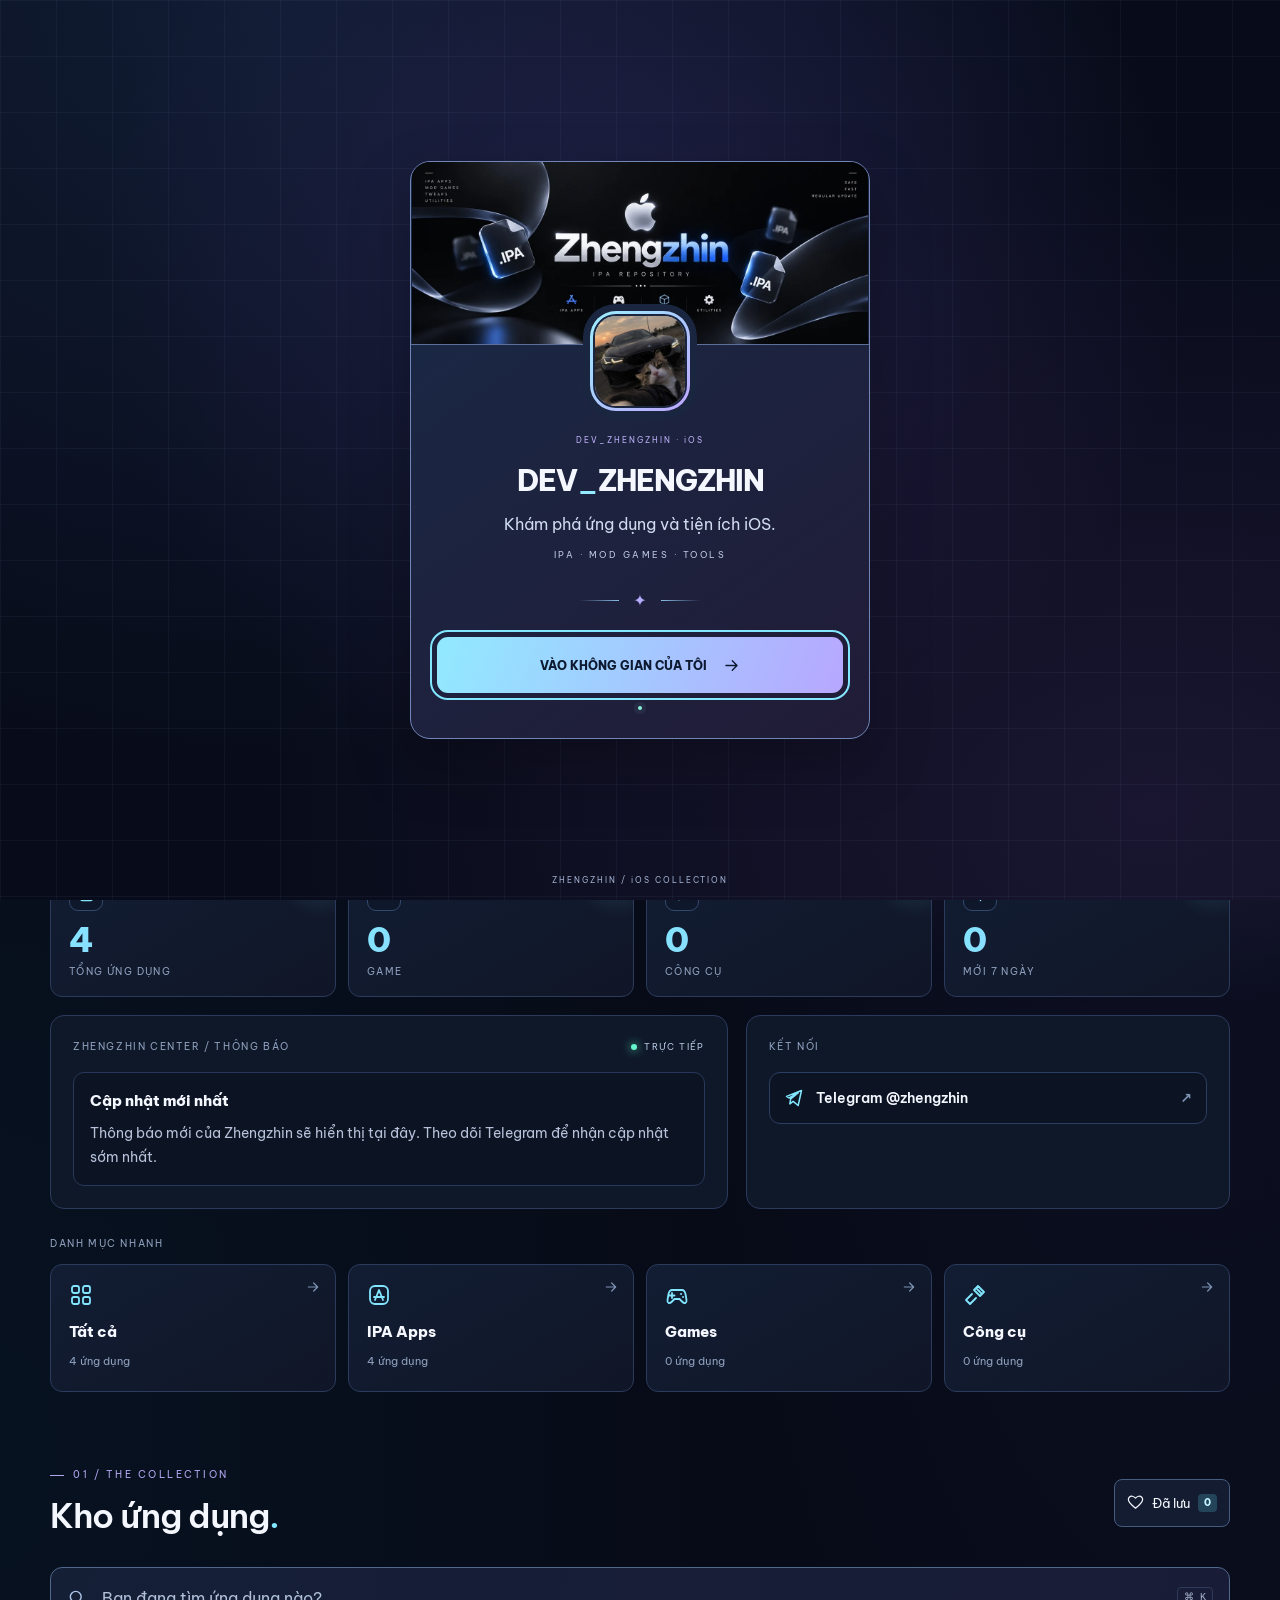
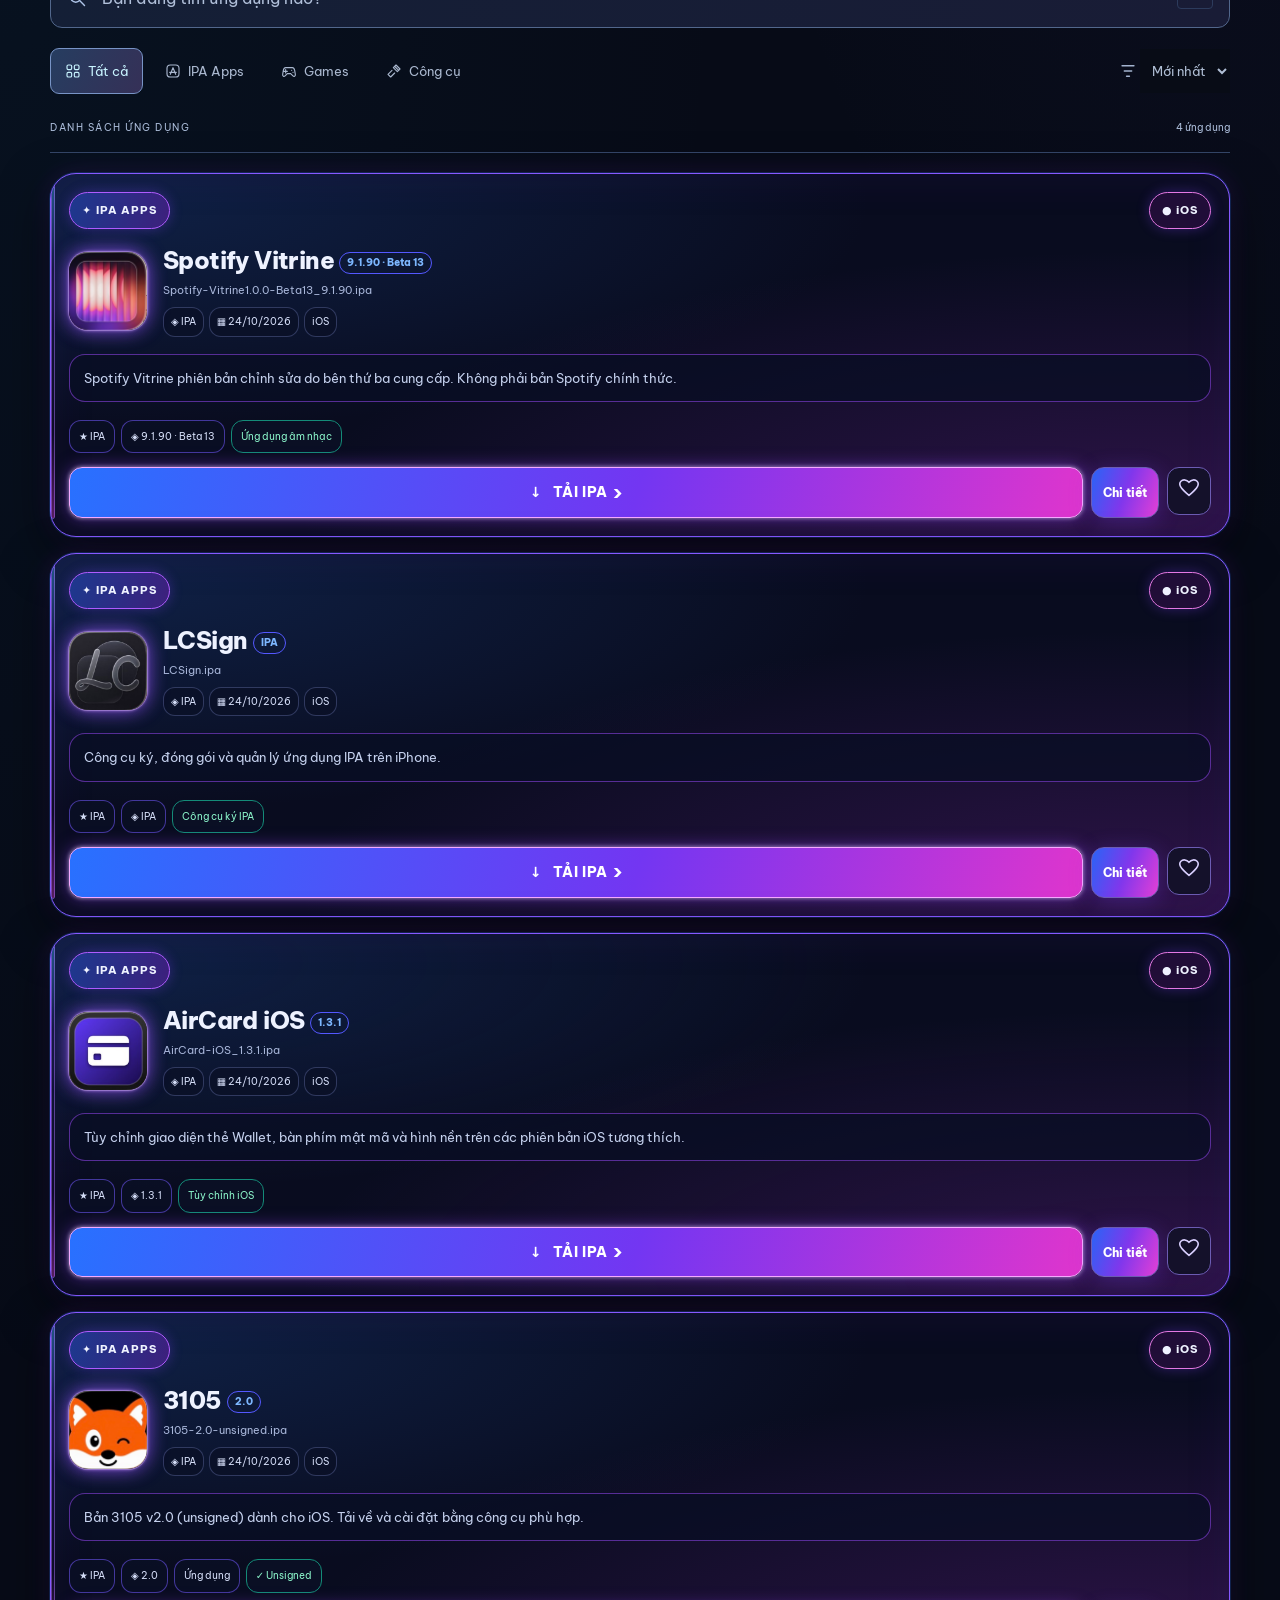
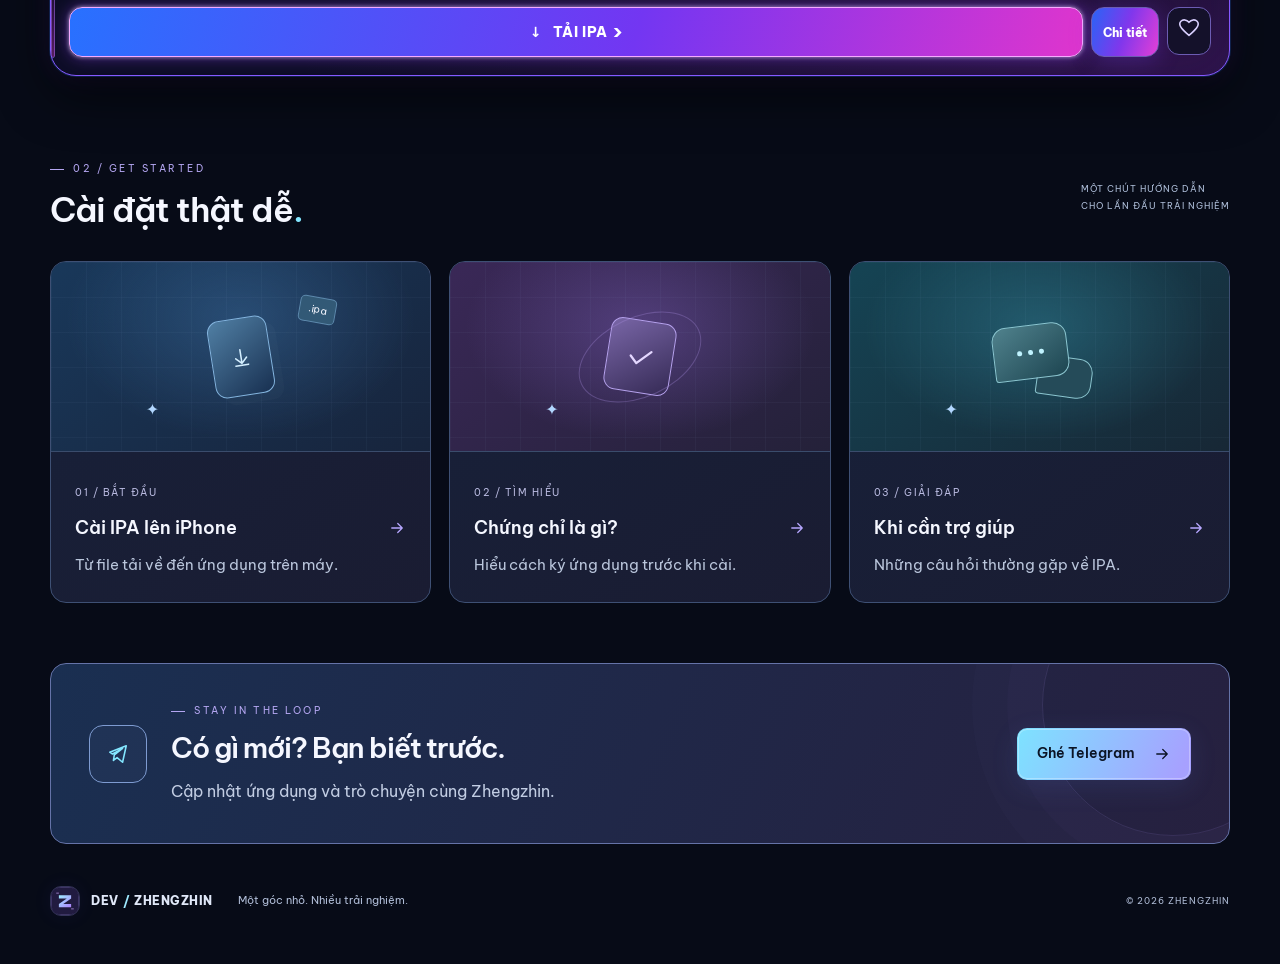
==== index.html @ d5521f2c "Add files via upload" ====
<!doctype html>
<html lang="vi"><head><meta charset="utf-8"><meta name="viewport" content="width=device-width,initial-scale=1,viewport-fit=cover"><meta name="theme-color" content="#080c16"><meta property="og:type" content="website"><meta property="og:title" content="Dev_Zhengzhin — IPA & iOS Hub"><meta property="og:description" content="Không gian ứng dụng iOS. Khám phá IPA, game và công cụ dành cho iPhone."><meta name="twitter:card" content="summary"><meta name="apple-mobile-web-app-capable" content="yes"><meta name="mobile-web-app-capable" content="yes"><meta name="apple-mobile-web-app-title" content="Zhengzhin"><meta name="description" content="Dev_Zhengzhin — Không gian ứng dụng iOS. Khám phá IPA, bản mod và công cụ dành cho iPhone."><title>Dev_Zhengzhin — IPA & iOS Hub</title><link rel="icon" href="[data-uri]" type="image/svg+xml"><style>@font-face{font-family:Vietnam;src:url("[data-uri]") format('woff');font-weight:400;font-display:swap}@font-face{font-family:Vietnam;src:url("[data-uri]") format('woff');font-weight:600;font-display:swap}@font-face{font-family:Vietnam;src:url("[data-uri]") format('woff');font-weight:800;font-display:swap}
:root{color-scheme:dark;--bg:#070b17;--surface:#111a31;--line:#2c3b5c;--text:#f5f7ff;--muted:#b7c2da;--mint:#83e6ff;--purple:#b5a0ff;--radius:16px;--radius-sm:10px;--motion-fast:160ms;--motion-base:260ms;--motion-slow:560ms;--ease:cubic-bezier(.22,.7,.2,1);--font:Vietnam,system-ui,sans-serif}*{box-sizing:border-box}html{scroll-behavior:smooth;scroll-padding-top:30px}body{margin:0;background:var(--bg);color:var(--text);font-family:var(--font);font-size:16px;line-height:1.75;-webkit-tap-highlight-color:transparent}body:has(dialog[open]){overflow:hidden}a{color:inherit;text-decoration:none}button,input,select{font:inherit}button,a,input,select{touch-action:manipulation}button{cursor:pointer;border:0;color:inherit;background:none}button:disabled{cursor:wait}button,a{ -webkit-tap-highlight-color:transparent}button:focus-visible,a:focus-visible,select:focus-visible{outline:2px solid var(--mint);outline-offset:5px}h1,h2,h3,p{margin:0}svg{width:22px;height:22px;fill:none;stroke:currentColor;stroke-width:1.7;stroke-linecap:round;stroke-linejoin:round;flex-shrink:0}img{max-width:100%}[hidden]{display:none!important}.sprite{position:absolute;width:0;height:0;overflow:hidden}.wrap{width:min(1180px,calc(100% - 64px));margin-inline:auto}.skip-link{position:fixed;left:16px;top:-80px;z-index:800;padding:10px 15px;background:var(--mint);color:#080c16}.skip-link:focus{top:10px}.ambient{position:absolute;inset:0 0 auto;height:850px;pointer-events:none;z-index:-1;background:radial-gradient(ellipse at 80% 10%,#4235a82b,transparent 55%)}#reading-progress{position:fixed;top:0;left:0;right:0;height:2px;background:linear-gradient(90deg,var(--mint),var(--purple));transform:scaleX(0);transform-origin:left;z-index:200}
.header{height:90px;width:min(1180px,calc(100% - 64px));margin:auto;display:flex;align-items:center;justify-content:space-between;border-bottom:1px solid var(--line);gap:22px}.brand{display:flex;align-items:center;gap:11px;font-weight:800;font-size:14px;letter-spacing:.5px;line-height:1.5}.brand img{border-radius:11px}.brand-separator{color:var(--mint);margin-inline:4px}.brand small{display:block;font-size:8px;letter-spacing:3px;color:var(--muted);font-weight:400;margin-top:3px}.desktop-nav{display:flex;gap:32px;font-size:12px;color:var(--muted)}.desktop-nav .nav-current{color:#fff}.desktop-nav a:hover{color:var(--mint)}.header-actions{display:flex;gap:8px}.icon-btn{width:44px;height:44px;display:grid;place-items:center;border:1px solid var(--line);border-radius:10px}.icon-btn:hover{background:#19253a}.icon-btn svg{width:19px;height:19px}#menu-toggle{display:none}
.hero{display:grid;grid-template-columns:1.05fr 1fr;gap:64px;align-items:center;padding-block:64px 58px}.eyebrow{display:flex;align-items:center;gap:9px;font-size:10px;letter-spacing:1.8px;color:#b8c5da;margin-bottom:22px}.status-dot{display:inline-block;width:6px;height:6px;background:#79e1c1;border-radius:50%;box-shadow:0 0 0 4px #79e1c111;flex-shrink:0}.edition{margin-left:8px;border:1px solid #465879;border-radius:4px;padding:1px 6px;font-size:9px;color:var(--mint)}h1{font-size:clamp(34px,4.2vw,59px);font-weight:800;letter-spacing:-2.7px;line-height:1.14}.hero h1>span{background:linear-gradient(100deg,#80e4ff,#ada2ff);background-clip:text;-webkit-background-clip:text;color:transparent}.hero-copy>p{color:var(--muted);font-size:16px;line-height:1.95;margin-top:24px}.hero-buttons{display:flex;align-items:center;gap:24px;margin-top:30px}.primary-btn{display:inline-flex;align-items:center;justify-content:center;gap:18px;background:linear-gradient(115deg,#7de3ff,#a7a0ff);color:#0b1425;min-height:48px;padding:12px 20px;border-radius:9px;font-weight:600;font-size:12px;transition:transform .2s}.primary-btn svg{width:18px;height:18px}.secondary-btn{display:inline-flex;align-items:center;gap:8px;min-height:44px;font-size:12px;color:#cbd5e8}.secondary-btn svg{width:30px;height:30px;border:1px solid var(--line);padding:7px;border-radius:50%}.hero-traits{display:flex;align-items:center;gap:18px;margin-top:30px;color:#9aa8bf;font-size:10px}.hero-traits span{display:flex;gap:8px;align-items:center}.hero-traits svg{width:16px;height:16px}.hero-traits i{height:12px;width:1px;background:var(--line)}
.signal-band{border-block:1px solid var(--line);background:#0d1421}.signal-inner{display:flex;align-items:center;gap:32px;width:min(1180px,calc(100% - 64px));margin:auto;padding-block:17px;font-size:10px;letter-spacing:1.3px;color:#becbe1}.signal-inner b{font-size:9px;font-weight:400;color:#7687a6;margin-right:9px}.diamond{color:var(--mint)}.band-code{margin-left:auto;color:#8394b0;font-size:9px;letter-spacing:1px}.section-top{display:flex;justify-content:space-between;align-items:center;gap:12px;margin-bottom:26px}.section-label{color:#9aadd0;font-size:9px;letter-spacing:2.3px;margin-bottom:8px}h2{font-weight:600;font-size:30px;letter-spacing:-1px;line-height:1.4}.mint{color:var(--mint)}.library{padding-block:60px}.saved-btn{display:flex;align-items:center;gap:8px;border:1px solid var(--line);border-radius:8px;min-height:44px;padding:8px 12px;font-size:12px}.saved-btn svg{width:17px;height:17px}.saved-btn b{font-size:10px;color:var(--mint);background:#1d3244;border-radius:4px;padding:0 6px}.saved-btn[aria-pressed=true]{border-color:var(--mint);background:#74dbff10}.search-control{display:flex;align-items:center;gap:13px;border:1px solid #34435d;background:#101827;border-radius:10px;padding:0 16px}.search-control:focus-within{outline:2px solid #74dbff;outline-offset:2px}.search-control>svg{color:#8da2c2;width:20px;height:20px}.search-control input{height:56px;border:0;outline:none;min-width:0;flex:1;background:none;color:var(--text);font-size:16px}.search-control input::placeholder{color:#90a0bb}.search-control input::-webkit-search-cancel-button{display:none}.search-control kbd{border:1px solid var(--line);border-radius:4px;padding:1px 6px;font-size:10px;color:#a9b8d1}.clear-search{font-size:25px;min-width:40px;min-height:44px;color:#aebbd2}.library-controls{display:flex;justify-content:space-between;align-items:center;gap:12px;margin-block:20px 25px}.category-tabs{display:flex;gap:7px;overflow-x:auto;scrollbar-width:none}.category-tabs::-webkit-scrollbar{display:none}.category{display:flex;align-items:center;justify-content:center;gap:7px;white-space:nowrap;border:1px solid transparent;border-radius:8px;padding:9px 12px;min-height:44px;color:#aab8cf;font-size:12px}.category svg{width:16px;height:16px}.category.active{color:var(--mint);border-color:#447493;background:#74dbff0e}.category:hover{background:#152236}.sort-label{display:flex;align-items:center;gap:3px}.sort-label svg{width:18px;height:18px;color:#a3b3cf}.sort-label select{min-height:44px;border:0;background:#080c16;color:#b0bfd5;font-size:12px;padding:8px}.collection-caption{display:flex;justify-content:space-between;gap:10px;color:#91a3c1;font-size:9px;letter-spacing:1.5px;padding-bottom:15px;border-bottom:1px solid var(--line)}.collection-caption span:last-child{letter-spacing:0}.empty-state{display:flex;align-items:center;flex-direction:column;text-align:center;padding:36px 22px 40px;border:1px solid var(--line);border-top:0;border-radius:0 0 14px 14px;background:radial-gradient(ellipse at 50% 20%,#203f662b,transparent 60%),#0d1420}.empty-graphic{position:relative;display:grid;place-items:center;width:136px;height:112px;margin-bottom:20px}.empty-file{width:60px;height:78px;display:flex;align-items:center;justify-content:center;flex-direction:column;border-radius:12px;background:linear-gradient(145deg,#2f5477,#17253d);border:1px solid #6394b8;transform:rotate(-10deg);box-shadow:8px 8px 0 #74dbff07}.empty-file svg{width:28px;height:28px;color:var(--mint)}.empty-file small{font-size:9px;margin-top:5px;letter-spacing:2px}.empty-orbit{position:absolute;width:134px;height:75px;border:1px solid #40648a;border-radius:50%;transform:rotate(-22deg)}.empty-plus{position:absolute;right:2px;top:0;color:#ad9dff;font-size:23px}.empty-star{position:absolute;left:5px;bottom:8px;color:var(--mint);font-size:15px}.micro-label{font-size:8px;letter-spacing:2px;color:#93a5c2;margin-bottom:10px}.empty-state h3{font-size:21px;line-height:1.55;font-weight:600}.empty-state p{font-size:16px;color:var(--muted);margin-top:12px;line-height:1.9}.text-link{display:inline-flex;align-items:center;gap:8px;color:var(--mint);font-size:12px;min-height:44px;margin-top:16px}.text-link svg{width:17px;height:17px}.app-grid{display:grid;grid-template-columns:repeat(3,1fr);gap:16px;padding-block:20px}.app-grid:empty{display:none}.app-card{border:1px solid var(--line);border-radius:12px;background:#101a2b;padding:20px}.app-main{display:flex;align-items:center;gap:12px;min-width:0}.app-main>div{min-width:0}.app-icon{width:52px;height:52px;border-radius:12px;object-fit:cover}.app-card h3{font-size:15px;overflow-wrap:anywhere}.app-card small{font-size:11px;color:var(--muted)}.app-card p{font-size:16px;color:var(--muted);margin-top:12px;overflow-wrap:anywhere}.app-card-bottom{display:flex;justify-content:space-between;align-items:center;gap:10px;margin-top:15px}.app-open{display:flex;align-items:center;gap:8px;font-size:12px;min-height:44px;color:var(--mint)}.app-open svg{width:17px;height:17px}.app-save{width:44px;height:44px;border:1px solid var(--line);border-radius:8px}.app-save[aria-pressed=true]{color:var(--mint);background:#74dbff13}
.guides{padding-bottom:60px}.section-note{color:#95a5c0;font-size:9px;letter-spacing:1px;line-height:1.9}.guide-grid{display:grid;grid-template-columns:repeat(3,1fr);gap:18px}.guide-card{padding:0;border:1px solid var(--line);border-radius:12px;background:#101726;overflow:hidden;text-align:left;transition:transform .2s,border-color .2s}.guide-art{height:165px;display:grid;place-items:center;position:relative;overflow:hidden;background:radial-gradient(ellipse at 50% 45%,#355e8a55,transparent 70%),#122034;border-bottom:1px solid var(--line)}.art-cert{background:radial-gradient(ellipse at 50% 45%,#644b9e66,transparent 70%),#1e1932}.art-help{background:radial-gradient(ellipse at 50% 45%,#3a7a8655,transparent 70%),#132630}.guide-device{width:60px;height:78px;display:grid;place-items:center;border:1px solid #83b4de;border-radius:12px;transform:rotate(-9deg);background:linear-gradient(145deg,#507fa4,#183051);color:#d4efff;box-shadow:8px 8px 0 #ffffff05}.guide-floating{position:absolute;top:35px;right:25%;border:1px solid #83b4de88;border-radius:5px;background:#325976;font-size:10px;padding:3px 8px;transform:rotate(10deg)}.art-spark{position:absolute;bottom:28px;left:25%;color:#b2d7ff}.cert-square{width:66px;height:73px;border:1px solid #b5a1ec;border-radius:12px;display:grid;place-items:center;background:linear-gradient(145deg,#7966a7,#352a55);transform:rotate(9deg);color:#e4d7ff}.cert-square svg{width:32px;height:32px}.cert-orbit{position:absolute;width:130px;height:80px;border:1px solid #a68bdc55;border-radius:50%;transform:rotate(-25deg)}.message-bubble{width:75px;height:54px;border:1px solid #8bc5cf;border-radius:14px 14px 14px 3px;display:flex;align-items:center;justify-content:center;gap:6px;background:linear-gradient(145deg,#50828d,#1d4551);z-index:1;transform:translate(-9px,-5px) rotate(-7deg)}.message-bubble span{width:5px;height:5px;border-radius:50%;background:#c0f3ff}.message-bubble.second{position:absolute;z-index:0;width:55px;height:40px;transform:translate(25px,20px) rotate(8deg);background:#254b59}.guide-body{padding:22px}.guide-number{color:#9bafcf;font-size:9px;letter-spacing:1.5px}.guide-body h3{display:flex;align-items:center;justify-content:space-between;gap:8px;font-size:16px;font-weight:600;margin-top:8px}.guide-body h3 svg{color:var(--mint);width:18px;height:18px}.guide-body p{font-size:15px;color:var(--muted);margin-top:8px}.community{padding:32px;border:1px solid #354762;border-radius:15px;background:linear-gradient(110deg,#14243c,#1d1931);display:flex;align-items:center;gap:24px}.community-mark{width:58px;height:58px;border:1px solid #50749b;border-radius:14px;display:grid;place-items:center;color:var(--mint)}.community h2{font-size:25px}.community p{color:var(--muted);font-size:16px;margin-top:10px}.community .primary-btn{margin-left:auto}.footer{display:flex;align-items:center;gap:25px;flex-wrap:wrap;padding-block:35px 50px;color:#9caac2;font-size:11px}.footer .brand{color:#e0e8f8;font-size:11px}.footer-copy{margin-left:auto;font-size:9px;letter-spacing:1px}.mobile-nav{display:none}.music-widget{position:fixed;bottom:24px;right:24px;z-index:40}.music-widget button{display:flex;align-items:center;gap:10px;min-height:44px;padding:10px 14px;border:1px solid #4c6387;background:#111e33;border-radius:25px;box-shadow:0 5px 20px #0004}.music-label{font-size:9px;letter-spacing:.4px;color:#c4d7f0}.equalizer{height:16px;display:flex;gap:3px;align-items:center}.equalizer i{height:5px;width:2px;background:var(--mint)}.equalizer i:nth-child(2){height:13px}.playing .equalizer i{animation:eq .7s infinite alternate}.playing .equalizer i:nth-child(2){animation-delay:-.3s}.playing .equalizer i:nth-child(3){animation-delay:-.5s}.menu-panel{position:fixed;top:80px;right:20px;z-index:60;border:1px solid #425679;background:#111d30;border-radius:12px;padding:15px;width:min(330px,calc(100% - 40px));box-shadow:0 16px 50px #0009}.menu-panel>a{display:flex;justify-content:space-between;align-items:center;min-height:52px;padding:10px;font-size:14px;border-bottom:1px solid var(--line)}.menu-panel>a span{color:var(--mint)}.menu-bottom{padding:15px 10px 2px;font-size:10px;letter-spacing:1px}.menu-bottom span{display:block;font-size:8px;color:var(--muted)}dialog{margin:auto;color:var(--text);background:#111c2e;border:1px solid #49618a;border-radius:16px;padding:25px;width:min(530px,calc(100% - 32px));max-height:85dvh;overflow:auto;box-shadow:0 30px 80px #0008}dialog::backdrop{background:#030712cf}.dialog-top{display:flex;justify-content:space-between;align-items:center;gap:12px;margin-bottom:20px}.dialog-top .section-label{margin:0}#dialog-content h2{font-size:25px;margin-bottom:20px}#dialog-content p,#dialog-content li{font-size:16px;line-height:1.9;color:#b3c1d8}#dialog-content ol{padding-left:20px}#dialog-content li{margin-bottom:18px}#dialog-content strong{font-weight:600;color:#e7efff}#dialog-content .note{border:1px solid #384d6b;background:#172a43;padding:14px;border-radius:8px;margin-block:18px;font-size:12px}#dialog-content .primary-btn{margin-top:20px}.toast{position:fixed;bottom:100px;left:50%;transform:translate(-50%,15px);opacity:0;pointer-events:none;z-index:700;border:1px solid #71badc;background:#b7e6ff;color:#102336;border-radius:10px;font-size:12px;padding:12px 18px;max-width:calc(100% - 32px);text-align:center;transition:transform .2s,opacity .2s}.toast.visible{opacity:1;transform:translate(-50%,0)}.no-script{padding:15px;background:#203756}.reveal{opacity:1}@keyframes eq{to{transform:scaleY(.4)}}
@media(max-width:1000px){.hero{gap:30px}h1{font-size:43px}.desktop-nav{gap:18px}.hero-buttons{gap:16px}.band-code{display:none}.signal-inner{justify-content:space-between}.community-mark{display:none}.community h2{font-size:23px}.guide-body{padding:17px}.guide-body h3{font-size:14px}.app-grid{grid-template-columns:repeat(2,1fr)}}
@media(max-width:700px){.wrap,.header,.signal-inner{width:calc(100% - 36px)}.header{height:76px}.brand{font-size:11px;gap:9px}.brand small{font-size:7px;letter-spacing:2.2px}.brand img{width:32px;height:32px}.desktop-nav{display:none}#menu-toggle{display:grid}.header-actions{gap:5px}.icon-btn{width:42px;height:44px}.hero{grid-template-columns:1fr;gap:27px;padding-block:22px 32px}.hero-copy{order:2}.hero-art{order:1}.eyebrow{font-size:9px;letter-spacing:1px;margin-bottom:17px}.hero h1{font-size:clamp(34px,9vw,54px);letter-spacing:-1.7px;line-height:1.15}.hero-copy>p{font-size:16px;line-height:1.9;margin-top:18px}.hero-buttons{gap:18px;margin-top:23px}.primary-btn{min-height:48px;padding:12px 16px;font-size:12px;gap:12px}.secondary-btn{font-size:11px;gap:7px}.hero-traits{margin-top:20px;font-size:9px}.signal-inner{padding-block:15px;gap:5px;font-size:8px;letter-spacing:.5px}.signal-inner b{font-size:8px;margin-right:4px}.diamond{font-size:9px}.library{padding-block:36px 40px}.section-top{margin-bottom:21px}.section-label{font-size:8px;letter-spacing:1.6px}h2{font-size:25px}.saved-btn{font-size:11px;padding-inline:10px;gap:6px}.search-control{padding-inline:12px;gap:8px}.search-control input{height:52px;font-size:16px}.search-control kbd{display:none}.library-controls{flex-wrap:wrap;margin-block:16px 15px;gap:8px}.category-tabs{width:100%;justify-content:space-between;gap:3px}.category{font-size:10px;padding:8px 8px;gap:5px}.category svg{width:15px;height:15px}.sort-label{margin-left:auto}.sort-label select{font-size:11px}.collection-caption{font-size:8px;letter-spacing:1px}.empty-state{padding:30px 16px 28px}.empty-state h3{font-size:19px}.empty-state p{font-size:12px}.empty-graphic{margin-bottom:15px}.micro-label{font-size:7px;letter-spacing:1.5px}.guides{padding-bottom:36px}.section-note{font-size:7px;letter-spacing:.3px}.guide-grid{grid-template-columns:1fr;gap:12px}.guide-card{display:grid;grid-template-columns:100px 1fr}.guide-art{height:128px;border-bottom:0;border-right:1px solid var(--line)}.guide-body{align-self:center;padding:16px 13px;min-width:0}.guide-number{font-size:8px;letter-spacing:1px}.guide-body h3{font-size:13px;margin-top:7px;gap:4px}.guide-body h3 svg{width:16px;height:16px}.guide-body p{font-size:15px;margin-top:7px}.guide-device{width:42px;height:57px}.guide-floating{right:6px;top:24px;font-size:8px;padding:2px 5px}.art-spark{bottom:15px;left:15px;font-size:12px}.cert-square{width:46px;height:54px}.cert-orbit{width:80px;height:55px}.message-bubble{width:48px;height:36px;gap:4px}.message-bubble.second{width:35px;height:27px;transform:translate(15px,15px) rotate(8deg)}.message-bubble span{width:4px;height:4px}.community{display:block;padding:25px 22px}.community h2{font-size:24px;line-height:1.45}.community p{font-size:12px}.community .primary-btn{margin-top:22px}.footer{padding-block:30px calc(120px + env(safe-area-inset-bottom));gap:14px}.footer .brand{font-size:9px}.footer .brand img{width:26px;height:26px}.footer>span:not(.footer-copy){order:3;width:100%;font-size:10px}.footer-copy{font-size:8px;letter-spacing:0}.mobile-nav{display:flex;align-items:center;justify-content:space-around;position:fixed;bottom:0;left:0;right:0;z-index:45;border-top:1px solid #344563;background:#0e1728;padding:8px 6px calc(7px + env(safe-area-inset-bottom));min-height:65px}.mobile-nav>a,.mobile-nav>button{display:flex;flex-direction:column;justify-content:center;align-items:center;gap:4px;min-width:60px;min-height:48px;font-size:9px;color:#a6b6d0;padding:0}.mobile-nav svg{width:20px;height:20px}.mobile-nav .active{color:var(--mint)}.music-widget{bottom:calc(78px + env(safe-area-inset-bottom));right:15px}.music-widget button{min-height:44px;padding:8px 12px}.music-label{font-size:8px}.menu-panel{top:68px;right:18px;width:calc(100% - 36px)}.app-grid{grid-template-columns:1fr}.app-card{padding:16px}.toast{bottom:calc(135px + env(safe-area-inset-bottom));width:max-content}dialog{padding:20px}.dialog-top .section-label{font-size:8px}#dialog-content h2{font-size:23px}}
@media(max-width:360px){.wrap,.header,.signal-inner{width:calc(100% - 28px)}.brand{font-size:10px}.header-actions{gap:3px}.icon-btn{width:38px}.hero-buttons{gap:11px}.primary-btn{font-size:11px;padding-inline:12px}.secondary-btn{font-size:10px}.category{padding-inline:6px;font-size:9px}.guide-card{grid-template-columns:85px 1fr}}
@media(prefers-reduced-motion:reduce){html{scroll-behavior:auto}*,*::before,*::after{animation:none!important;transition:none!important}.js-reveal{opacity:1;transform:none}}body.reduce-motion *,body.reduce-motion *::before,body.reduce-motion *::after{animation:none!important;transition:none!important}body.reduce-motion .js-reveal{opacity:1;transform:none}
@media(max-width:700px){html{scrollbar-width:none}html::-webkit-scrollbar{display:none}}

/* V34 / Electric Horizon — shared palette and motion live in style.css. */
body{background:radial-gradient(ellipse at 95% 5%,#44328622,transparent 35%),radial-gradient(ellipse at 0 35%,#07547818,transparent 40%),var(--bg)}.ambient{background:radial-gradient(ellipse at 80% 18%,#3f43d528,transparent 60%)}.header{position:relative;z-index:10}.brand img{border:1px solid #8b81d559;box-shadow:0 0 20px #6656ff12}.brand-separator{color:#9feaff}.brand small{color:#a5b5d3}.desktop-nav a{position:relative;padding-block:12px}.desktop-nav a::after{content:'';position:absolute;left:0;bottom:4px;width:100%;height:1px;background:linear-gradient(90deg,var(--mint),var(--purple));transform:scaleX(0);transform-origin:left;transition:transform var(--motion-base) var(--ease)}.desktop-nav a:hover::after{transform:scaleX(1)}.icon-btn{background:#111a2b;border-color:#334463;transition:background var(--motion-fast),transform var(--motion-fast)}button:active,.primary-btn:active,.secondary-btn:active{transform:scale(.97)}
.hero{position:relative;padding-block:74px 70px;gap:68px}.hero h1{font-size:clamp(42px,4.8vw,68px);line-height:1.1;letter-spacing:-3px}.hero h1>span{background:linear-gradient(105deg,#88e9ff 5%,#a9b7ff 55%,#d5acff);background-clip:text;-webkit-background-clip:text;color:transparent}.eyebrow{color:#c2cee3;font-size:10px;letter-spacing:2px}.edition{border-color:#6d65a8;color:#c7b9ff;background:#a38aff0c}.hero-copy>p{max-width:450px;color:#bac7df;font-size:16px;line-height:1.95;margin-top:27px}.primary-btn{position:relative;background:linear-gradient(110deg,#88e8ff,#ada4ff);min-height:52px;border-radius:var(--radius-sm);font-size:14px;font-weight:600;box-shadow:0 7px 28px #618cfa1f;transition:transform var(--motion-fast) var(--ease),box-shadow var(--motion-base)}.primary-btn::before{content:'';position:absolute;inset:1px;border:1px solid #ffffff4d;border-radius:calc(var(--radius-sm) - 1px);pointer-events:none}.secondary-btn{font-size:14px;min-height:48px}.secondary-btn svg{width:33px;height:33px;padding:8px}.hero-buttons{gap:22px;flex-wrap:wrap}.hero-traits{color:#a3b5d2;font-size:11px;margin-top:29px}.status-dot{background:#8aeed9;box-shadow:0 0 0 4px #8aeed910}
.hero-art{position:relative;isolation:isolate;border:1px solid #65719f;border-radius:var(--radius);background:linear-gradient(150deg,#172542,#16172e);box-shadow:0 20px 50px #0003;overflow:hidden}.hero-art::before{content:'';position:absolute;z-index:3;top:0;left:0;height:2px;width:70%;background:linear-gradient(90deg,transparent,#b3f1ff,#ac9bff,transparent);transform:translateX(-110%);animation:edge-sweep 7s var(--ease) infinite;animation-play-state:paused;pointer-events:none}.hero-art.fx-active::before{animation-play-state:running}.profile-cover{position:relative;border-bottom:1px solid #445d84;background:#060a13}.profile-cover>img{display:block;width:100%;height:auto;aspect-ratio:2.5;object-fit:contain}.profile-live{position:absolute;top:13px;left:13px;display:flex;align-items:center;gap:7px;padding:5px 8px;border:1px solid #415b7c;border-radius:5px;background:#0a1020e8;font-size:7px;letter-spacing:1px}.profile-live .status-dot{width:4px;height:4px;box-shadow:none}.profile-identity{position:relative;padding:0 24px 27px;text-align:center}.profile-avatar{position:relative;width:108px;height:108px;border-radius:27px;padding:3px;margin:-38px auto 17px;background:linear-gradient(145deg,#91f0ff,#bba1ff);box-shadow:0 0 0 7px #17213a}.profile-avatar>img{width:100%;height:100%;display:block;object-fit:cover;border:2px solid #15203a;border-radius:24px}.profile-avatar::after{content:'';position:absolute;inset:-8px;border:1px solid #a4baff4d;border-radius:33px;pointer-events:none;animation:avatar-pulse 5s ease-in-out infinite;animation-play-state:paused}.fx-active .profile-avatar::after{animation-play-state:running}.profile-name{font-size:25px;font-weight:600;letter-spacing:-.7px;line-height:1.5}.profile-name span{font-size:17px;color:var(--mint)}.profile-tag{display:block;color:#bdc9e1;font-size:9px;letter-spacing:2px;margin-top:7px}.profile-chips{display:flex;justify-content:center;gap:8px;margin-top:18px}.profile-chips>span{border:1px solid #4e6183;border-radius:5px;padding:4px 11px;color:#c8d8ee;font-size:9px;letter-spacing:1px;background:#24304a}.hero-particles{position:absolute;inset:40% 0 0;z-index:2;pointer-events:none;overflow:hidden}.hero-particles i{position:absolute;width:3px;height:3px;background:#b9efff;border-radius:50%;opacity:0;top:70%;animation:particle-rise 9s ease-in-out infinite;animation-play-state:paused}.hero-particles i:nth-child(1){left:8%}.hero-particles i:nth-child(2){left:21%;animation-delay:-3s;background:#ceb0ff}.hero-particles i:nth-child(3){left:77%;animation-delay:-5s}.hero-particles i:nth-child(4){left:89%;animation-delay:-7s;background:#ceb0ff}.hero-particles i:nth-child(5){left:15%;animation-delay:-8s;width:2px;height:2px}.hero-particles i:nth-child(6){left:83%;animation-delay:-1.5s;width:2px;height:2px}.fx-active .hero-particles i{animation-play-state:running}
.signal-band{background:linear-gradient(100deg,#102039,#18172f);border-color:#344769}.signal-inner{padding-block:19px;letter-spacing:1.8px;color:#d1def3}.signal-inner b{color:#9cadd0}.diamond{color:#b5a0ff}.band-code{color:#a4b6d4}.library{padding-block:64px}.section-label{display:flex;align-items:center;gap:9px;color:#b4a6f1;letter-spacing:2.5px;font-size:10px}.section-label::before{content:'';width:14px;height:1px;background:#b4a6f1}h2{font-size:34px;font-weight:600;letter-spacing:-1px}.section-top{margin-bottom:28px}.saved-btn{background:#141c31;border-color:#475b80;font-size:13px;min-height:48px}.saved-btn b{color:#c3f4ff;background:#234459}.saved-btn[aria-pressed=true]{border-color:#8be7ff;background:#204258}.search-control{min-height:61px;background:linear-gradient(100deg,#141f36,#191c36);border-color:#52678c;border-radius:12px;transition:border-color var(--motion-base),background var(--motion-base)}.search-control:focus-within{outline:2px solid #91eaff;outline-offset:3px}.search-control input{height:59px;font-size:16px}.search-control input::placeholder{color:#b0bfd9}.search-control>svg{color:#afc4e8}.category{min-height:46px;font-size:13px;border-radius:9px;padding-inline:14px;transition:background var(--motion-fast),color var(--motion-fast),border-color var(--motion-fast),transform var(--motion-fast)}.category.active{border-color:#7894c6;color:#c8f4ff;background:linear-gradient(115deg,#263d60,#353057)}.collection-caption{font-size:10px;color:#aabbd8;border-color:#344668}.empty-state{position:relative;padding-block:43px;background:radial-gradient(ellipse at 50% 28%,#2c477d38,transparent 60%),linear-gradient(145deg,#111b30,#151629);border-color:#344668;border-radius:0 0 var(--radius) var(--radius);overflow:hidden}.empty-graphic{margin-bottom:22px;height:120px}.empty-file{border-color:#9bb8ed;background:linear-gradient(145deg,#3b6592,#29254b);color:#d5f4ff;animation:file-bob 7s ease-in-out infinite;animation-play-state:paused}.fx-active .empty-file{animation-play-state:running}.empty-file small{font-size:10px}.empty-orbit{border-color:#6e70ae}.empty-plus{color:#d7b3ff}.micro-label{font-size:9px;color:#b0b5d6}.empty-state h3{font-size:24px;max-width:100%;overflow-wrap:normal}.empty-state p{font-size:16px;color:#b6c3db;max-width:480px;line-height:1.9}.text-link{font-size:14px;margin-top:19px;min-height:46px}.text-link svg{transition:transform var(--motion-base)}.text-link:hover svg{transform:translateX(4px)}.guide-card{border-color:#3e5074;background:linear-gradient(145deg,#17213a,#1a1c32);border-radius:var(--radius);transition:transform var(--motion-base) var(--ease),border-color var(--motion-base)}.guide-art{height:190px;border-color:#3a4c6c;background:radial-gradient(ellipse at 50% 30%,#4b89c552,transparent 65%),linear-gradient(145deg,#19385a,#17243c)}.guide-art::before{content:'';position:absolute;inset:0;background:linear-gradient(90deg,#b2d8ff09 1px,transparent 1px),linear-gradient(#b2d8ff09 1px,transparent 1px);background-size:35px 35px;pointer-events:none}.art-cert{background:radial-gradient(ellipse at 50% 35%,#8565c765,transparent 65%),linear-gradient(145deg,#3a2857,#242139)}.art-help{background:radial-gradient(ellipse at 50% 35%,#358ca36b,transparent 65%),linear-gradient(145deg,#154454,#172735)}.guide-device,.cert-square,.message-bubble:not(.second){animation:guide-bob 8s ease-in-out infinite;animation-play-state:paused}.fx-active .guide-device,.fx-active .cert-square,.fx-active .message-bubble:not(.second){animation-play-state:running}.guide-body{padding:24px}.guide-number{font-size:10px;color:#b9bae0;letter-spacing:1.5px}.guide-body h3{font-size:18px;margin-top:10px;line-height:1.5}.guide-body p{font-size:15px;color:#bac6dc;line-height:1.8;margin-top:10px}.guide-body h3 svg{color:#b7a7ff}.section-note{color:#afbfda}.community{position:relative;isolation:isolate;overflow:hidden;border-color:#6573a8;padding:38px;background:linear-gradient(115deg,#1a2f51,#26203f);border-radius:var(--radius)}.community::after{content:'';position:absolute;right:-75px;top:-90px;width:260px;height:260px;border:1px solid #b09eff21;border-radius:50%;z-index:-1;box-shadow:0 0 0 35px #b09eff05,0 0 0 70px #b09eff04;pointer-events:none}.community h2{font-size:28px}.community p{font-size:16px;color:#c2cde3}.community-mark{border-color:#7e9bd1;background:#b3c5ff08}.community .primary-btn{flex-shrink:0}.footer{color:#b0bdd7;padding-block:42px 48px}.footer .brand{font-size:12px}.music-widget button{border-color:#5f75a2;background:linear-gradient(120deg,#182a46,#24203d);transition:transform var(--motion-fast)}.music-label{color:#d5e4fa;font-size:10px}.music-widget .playing{border-color:#91dfff}.mobile-nav{border-color:#4b608a;background:#0f192d}.mobile-nav>a,.mobile-nav>button{position:relative;color:#bac8df;transition:color var(--motion-base),transform var(--motion-fast)}.mobile-nav .active{color:#a3eaff}.mobile-nav .active::before{content:'';position:absolute;top:-9px;left:35%;right:35%;height:2px;background:#a3eaff;border-radius:4px}.mobile-nav a:active{transform:scale(.94)}
.menu-panel{background:linear-gradient(145deg,#1b2946,#211f3a);border-color:#6277a7;border-radius:var(--radius);transform-origin:top right}.menu-panel>a{font-size:16px;min-height:57px}.menu-panel.menu-leaving{pointer-events:none;animation:menu-out 170ms ease-in forwards}dialog{background:linear-gradient(145deg,#172641,#211e36);border-color:#7384b2;border-radius:20px;animation:dialog-in var(--motion-base) var(--ease)}dialog::backdrop{background:#030611d9}#dialog-content p,#dialog-content li{font-size:16px;color:#c1cce1;line-height:1.9}#dialog-content h2{font-size:29px;line-height:1.4}#dialog-content .note{font-size:14px;background:#26314f;border-color:#52698e}.app-card{background:linear-gradient(145deg,#182640,#211d36);border-color:#475e85;border-radius:var(--radius)}.app-card h3{font-size:18px}.app-card p{font-size:16px}.app-card small{font-size:12px;color:#b5c5df}.app-open{font-size:14px}.toast{font-size:14px;background:#c5eaff;border-color:#a6dbff}.sort-label select{font-size:13px}.no-script{color:#ecf5ff;font-size:16px}
/* Welcome screen. No blur layers; the flare moves only by transform and opacity. */
.entry-pending{overflow:hidden}.entry-screen{position:fixed;inset:0;z-index:500;display:grid;place-items:center;padding:30px 20px;overflow:auto;background:radial-gradient(ellipse at 20% 0,#27467545,transparent 60%),radial-gradient(ellipse at 90% 90%,#653e9130,transparent 55%),#080c1a;isolation:isolate;transition:opacity 360ms var(--ease)}.entry-screen.leaving{opacity:0;pointer-events:none}.entry-grid{position:absolute;inset:0;z-index:-1;background-image:linear-gradient(#7b9ad111 1px,transparent 1px),linear-gradient(90deg,#7b9ad111 1px,transparent 1px);background-size:56px 56px;pointer-events:none}.entry-flare{position:absolute;inset:0;z-index:-1;background:radial-gradient(ellipse at 50% 30%,#563f9940,transparent 60%);animation:flare-shift 12s ease-in-out infinite;animation-play-state:paused;pointer-events:none}.fx-active .entry-flare{animation-play-state:running}.entry-orb{display:none}.entry-card{position:relative;width:min(460px,100%);text-align:center;border:1px solid #7086b7;border-radius:20px;padding:0 26px 28px;background:linear-gradient(145deg,#182a47,#211c37);box-shadow:0 25px 60px #0004;overflow:hidden;animation:entry-in 600ms var(--ease)}.entry-card::before{content:'';position:absolute;top:0;left:0;width:60%;height:2px;background:linear-gradient(90deg,transparent,#c3eaff,#c0a5ff,transparent);transform:translateX(-110%);animation:edge-sweep 6s var(--ease) infinite;animation-play-state:paused;z-index:2}.fx-active .entry-card::before{animation-play-state:running}.entry-cover{margin-inline:-26px;aspect-ratio:2.5;border-bottom:1px solid #5c7099}.entry-cover img{width:100%;height:100%;object-fit:contain;display:block}.entry-avatar{width:100px;height:100px;border-radius:26px;padding:3px;margin:-34px auto 23px;position:relative;background:linear-gradient(135deg,#9beeff,#bfa6ff);box-shadow:0 0 0 7px #1a2540}.entry-avatar img{width:100%;height:100%;display:block;object-fit:cover;border:2px solid #1a2540;border-radius:23px}.entry-label{display:block;color:#bdaef6;font-size:8px;letter-spacing:2px;line-height:1.7}.entry-kicker{display:none}.entry-card h2{font-size:29px;letter-spacing:-1px;line-height:1.5;margin-top:11px;font-weight:800}.entry-card h2 span{color:#94eaff}.entry-card>p{font-size:9px;letter-spacing:2.5px;color:#bcc9e2;margin-top:9px}.entry-card .entry-description{font-size:16px;letter-spacing:0;color:#d0dbf0;margin-top:8px}.entry-divider{display:flex;align-items:center;justify-content:center;gap:14px;color:#b7abff;margin-block:23px}.entry-divider>span{width:40px;height:1px;background:linear-gradient(90deg,transparent,#89bce5)}.entry-divider>span:last-child{transform:rotate(180deg)}.enter-site{position:relative;overflow:hidden;width:100%;min-height:56px;display:flex;align-items:center;justify-content:center;gap:15px;padding:14px 12px;border-radius:11px;background:linear-gradient(110deg,#91eaff,#b7a7ff);color:#0d1930;font-size:12px;font-weight:800;transition:transform var(--motion-fast)}.enter-site::after{content:'';position:absolute;inset:0;background:linear-gradient(110deg,transparent 30%,#fff5 50%,transparent 70%);transform:translateX(-120%);animation:button-sheen 7s var(--ease) infinite;animation-play-state:paused;pointer-events:none}.fx-active .enter-site::after{animation-play-state:running}.enter-site svg{width:19px;height:19px}.enter-muted{font-size:14px;min-height:48px;text-decoration:underline;text-underline-offset:5px;color:#d1d9ef;padding:12px}.entry-foot{display:flex;align-items:center;justify-content:center;gap:8px;margin-top:13px;color:#aabbd8;font-size:8px;letter-spacing:.5px}.entry-foot .status-dot{width:4px;height:4px}.entry-corner{position:fixed;bottom:max(13px,env(safe-area-inset-bottom));font-size:8px;letter-spacing:2px;color:#a0b0d0;pointer-events:none}.entry-pending .mobile-nav,.entry-pending .music-widget{visibility:hidden}.entry-pending .hero-art *,.entry-pending .hero-art::before{animation-play-state:paused!important}
@keyframes edge-sweep{0%,40%{transform:translateX(-110%);opacity:0}48%{opacity:1}90%,100%{transform:translateX(160%);opacity:0}}@keyframes avatar-pulse{0%,100%{transform:scale(1);opacity:.35}50%{transform:scale(1.045);opacity:.8}}@keyframes particle-rise{0%,100%{transform:translateY(15px);opacity:0}25%,65%{opacity:.55}85%{transform:translateY(-120px);opacity:0}}@keyframes file-bob{0%,100%{transform:translateY(0) rotate(-10deg)}50%{transform:translateY(-7px) rotate(-7deg)}}@keyframes guide-bob{0%,100%{translate:0 0}50%{translate:0 -5px}}@keyframes flare-shift{0%,100%{transform:translate(-4%,0);opacity:.4}50%{transform:translate(4%,-3%);opacity:1}}@keyframes button-sheen{0%,65%{transform:translateX(-120%)}95%,100%{transform:translateX(120%)}}@keyframes entry-in{from{opacity:0;transform:translateY(16px) scale(.985)}to{opacity:1;transform:none}}@keyframes dialog-in{from{opacity:0;transform:translateY(16px) scale(.985)}to{opacity:1;transform:none}}@keyframes menu-out{to{opacity:0;transform:translateY(-7px) scale(.985)}}
@media(hover:hover) and (pointer:fine){.guide-card:hover,.app-card:hover{transform:translateY(-5px);border-color:#9aa6e5}.primary-btn:hover{box-shadow:0 10px 30px #618cfa30;transform:translateY(-2px)}}
@media(max-width:1000px){.hero{gap:32px}.hero h1{font-size:48px}.hero-buttons{gap:15px}.community h2{font-size:25px}.guide-body{padding:19px}.guide-body h3{font-size:16px}.guide-body p{font-size:14px}.primary-btn{font-size:13px}}
@media(max-width:700px){.wrap,.header,.signal-inner{width:calc(100% - 36px)}.header{height:80px;gap:10px}.brand{font-size:12px;letter-spacing:.3px}.brand small{font-size:7px;letter-spacing:2px}.brand img{width:33px;height:33px}.icon-btn{width:42px;height:44px}.header-actions{gap:6px}.hero{padding-block:25px 37px;gap:34px}.hero-art{border-radius:14px}.profile-cover{border-color:#485d88}.profile-live{top:9px;left:9px;font-size:6px;letter-spacing:.7px;padding:4px 6px}.profile-identity{padding:0 15px 24px}.profile-avatar{width:86px;height:86px;margin-top:-29px;margin-bottom:17px;border-radius:22px;box-shadow:0 0 0 6px #19223c}.profile-avatar>img{border-radius:19px}.profile-avatar::after{border-radius:28px;inset:-7px}.profile-name{font-size:22px}.profile-tag{font-size:8px;letter-spacing:1.3px;margin-top:6px}.profile-chips{margin-top:17px}.profile-chips>span{font-size:8px;padding:4px 9px}.hero h1{font-size:clamp(38px,10.8vw,51px);letter-spacing:-2px;line-height:1.15}.eyebrow{font-size:8px;letter-spacing:1.25px;gap:8px;margin-bottom:19px}.edition{font-size:8px;margin-left:4px;padding:1px 5px}.hero-copy>p{font-size:16px;line-height:1.85;margin-top:23px}.hero-buttons{gap:14px;margin-top:26px;flex-wrap:wrap}.primary-btn{min-height:52px;font-size:13px;padding:12px 17px;gap:13px}.secondary-btn{font-size:13px;gap:7px}.hero-traits{margin-top:24px;font-size:10px;gap:15px}.signal-inner{padding-block:17px;font-size:8px;letter-spacing:.5px;gap:6px}.signal-inner b{font-size:8px}.library{padding-block:43px 45px}.section-top{margin-bottom:25px}.section-label{font-size:8px;letter-spacing:1.8px;gap:7px;margin-bottom:9px}.section-label::before{width:11px}h2{font-size:28px;letter-spacing:-1.1px}.saved-btn{font-size:12px;min-height:46px;padding:9px 10px;gap:5px}.saved-btn svg{width:15px;height:15px}.search-control{min-height:58px;border-radius:11px;padding-inline:13px}.search-control input{height:56px;font-size:16px}.library-controls{margin-block:19px 17px;gap:10px}.category-tabs{justify-content:initial;gap:5px}.category{font-size:12px;min-height:46px;padding-inline:10px;gap:5px;flex-shrink:0}.category svg{width:15px;height:15px}.sort-label select{font-size:12px}.collection-caption{font-size:8px;letter-spacing:1px;padding-bottom:17px}.empty-state{padding:35px 17px 31px;border-radius:0 0 14px 14px}.empty-graphic{margin-bottom:23px}.micro-label{font-size:8px;letter-spacing:1.5px}.empty-state h3{font-size:22px;line-height:1.5}.empty-state p{font-size:16px;line-height:1.85;margin-top:15px}.text-link{font-size:14px;margin-top:20px}.guides{padding-bottom:43px}.section-note{font-size:7px;letter-spacing:.5px}.guide-grid{gap:14px}.guide-card{grid-template-columns:96px 1fr;border-radius:13px}.guide-art{height:168px}.guide-body{padding:17px 15px}.guide-number{font-size:8px;letter-spacing:.7px}.guide-body h3{font-size:16px;line-height:1.5;margin-top:8px;gap:6px}.guide-body h3 svg{width:17px;height:17px}.guide-body p{font-size:14px;line-height:1.8;margin-top:8px}.guide-device{width:43px;height:59px}.guide-floating{top:39px;right:5px;font-size:9px}.art-spark{bottom:25px;left:12px}.cert-square{width:45px;height:56px}.community{padding:29px 23px;border-radius:14px}.community h2{font-size:27px;line-height:1.45;letter-spacing:-1px}.community p{font-size:16px;line-height:1.85;margin-top:15px}.community .primary-btn{margin-top:25px}.community::after{right:-150px}.footer{padding-top:35px;padding-bottom:calc(132px + env(safe-area-inset-bottom))}.footer .brand{font-size:10px}.footer>span:not(.footer-copy){font-size:12px}.footer-copy{font-size:8px}.music-widget{bottom:calc(80px + env(safe-area-inset-bottom));right:14px}.music-label{font-size:9px}.music-widget button{min-height:46px;padding:10px 13px}.mobile-nav{min-height:68px;padding-top:9px}.mobile-nav>a,.mobile-nav>button{font-size:10px;min-height:48px;gap:5px}.mobile-nav svg{width:21px;height:21px}.app-card{padding:20px}.app-card h3{font-size:18px}.app-card p{font-size:16px}.app-open{font-size:14px}.app-icon{width:56px;height:56px}.menu-panel{top:73px;padding:16px}.menu-panel>a{font-size:16px}.menu-bottom{font-size:11px}.menu-bottom span{font-size:9px}dialog{padding:22px;border-radius:18px}#dialog-content h2{font-size:26px}#dialog-content p,#dialog-content li{font-size:16px}#dialog-content .note{font-size:14px}.toast{font-size:13px;bottom:calc(140px + env(safe-area-inset-bottom))}.entry-screen{padding:25px 18px}.entry-card{padding:0 22px 23px;border-radius:17px}.entry-cover{margin-inline:-22px}.entry-avatar{width:88px;height:88px;margin-top:-29px;margin-bottom:23px;border-radius:23px}.entry-avatar img{border-radius:20px}.entry-label{font-size:7px;letter-spacing:1.5px}.entry-card h2{font-size:25px;letter-spacing:-.8px;margin-top:9px}.entry-card .entry-description{font-size:16px;line-height:1.7}.entry-card>p{font-size:8px;letter-spacing:1.5px;margin-top:10px}.enter-site{font-size:11px;min-height:55px;gap:12px}.enter-muted{font-size:14px}.entry-foot{font-size:7px;letter-spacing:.25px;margin-top:11px}.entry-corner{font-size:7px;letter-spacing:1.5px}.entry-divider{margin-block:21px}}
@media(max-width:374px){.brand{font-size:10px}.header-actions{gap:3px}.icon-btn{width:38px}.hero-buttons{gap:12px}.primary-btn{padding-inline:14px}.hero h1{font-size:38px}.category{font-size:11px;padding-inline:9px}.guide-card{grid-template-columns:81px 1fr}.guide-body{padding-inline:12px}.entry-card h2{font-size:23px}.enter-site{font-size:10px}}
@media(max-height:680px){.entry-screen{place-items:start center;padding-block:18px 40px}.entry-avatar{width:68px;height:68px;margin-bottom:17px}.entry-card{padding-bottom:17px}.entry-card h2{margin-top:5px}.entry-divider{margin-block:14px}.entry-foot{margin-top:5px}.entry-corner{display:none}}
body.is-page-hidden *,body.is-page-hidden *::before,body.is-page-hidden *::after{animation-play-state:paused!important}
@media(prefers-reduced-motion:reduce){*,*::before,*::after{animation:none!important;transition:none!important;scroll-behavior:auto!important}.entry-flare,.hero-particles{display:none}}body.reduce-motion *,body.reduce-motion *::before,body.reduce-motion *::after{animation:none!important;transition:none!important}body.reduce-motion .entry-flare,body.reduce-motion .hero-particles{display:none}
.noscript-guides{padding-block:30px}.noscript-guides details{padding:20px;background:var(--surface);border:1px solid var(--line);border-radius:var(--radius);margin-top:15px}.noscript-guides summary{font-size:20px;font-weight:600;cursor:pointer}.noscript-guides p,.noscript-guides li{font-size:16px;line-height:1.9;margin-top:12px;color:var(--muted)}
/* Keep audio beside navigation, so it never covers page buttons. */
.header-actions{align-items:center}.header-actions .music-widget{position:static;inset:auto;z-index:auto}.header-actions .music-widget button{border-radius:10px;min-width:44px;min-height:44px;justify-content:center;box-shadow:none}.header-actions .music-widget .music-label{display:none}.header-actions .music-widget .equalizer{height:16px;gap:3px}.header-actions .music-widget .equalizer i{width:3px}.header-actions .music-widget .equalizer i:nth-child(2){height:14px}.header-actions .music-widget .playing{background:#1b3f58}.entry-pending .header-actions .music-widget{visibility:visible}
@media(max-width:700px){.header-actions .music-widget button{width:42px;min-width:42px;padding:10px}.header-actions{gap:5px}.brand{font-size:11px}.header{gap:6px}.brand img{width:30px;height:30px}.brand small{letter-spacing:1.5px}}
@media(max-width:374px){.header-actions .music-widget button{width:38px;min-width:38px}.brand{font-size:10px}.brand small{font-size:6px}.header-actions{gap:3px}}
/* Insets for notched screens and standalone display mode. */
body{padding-left:env(safe-area-inset-left);padding-right:env(safe-area-inset-right)}.header{height:calc(90px + env(safe-area-inset-top));padding-top:env(safe-area-inset-top)}.entry-screen{padding-top:calc(30px + env(safe-area-inset-top));padding-bottom:calc(30px + env(safe-area-inset-bottom));padding-left:max(20px,env(safe-area-inset-left));padding-right:max(20px,env(safe-area-inset-right))}.mobile-nav{padding-left:max(6px,env(safe-area-inset-left));padding-right:max(6px,env(safe-area-inset-right))}
@media(max-width:700px){.header{height:calc(80px + env(safe-area-inset-top))}.menu-panel{top:calc(73px + env(safe-area-inset-top))}.entry-screen{padding-top:calc(25px + env(safe-area-inset-top));padding-bottom:calc(25px + env(safe-area-inset-bottom));padding-left:max(18px,env(safe-area-inset-left));padding-right:max(18px,env(safe-area-inset-right))}}
</style><style id="zz-hub">
/* ===== ZZ HUB — thống kê, thông báo, mạng xã hội, danh mục nhanh, video ===== */
.hub{padding-block:34px 10px}
.hub .section-top{margin-bottom:22px}
.hub-stats{display:grid;grid-template-columns:repeat(4,1fr);gap:12px}
.stat,.cat-tile,.vid,.ann,.social{position:relative}
.stat{overflow:hidden;border:1px solid var(--line);border-radius:12px;background:linear-gradient(150deg,#121d33,#101627);padding:18px 18px 16px;display:grid;gap:6px}
.stat::after{content:"";position:absolute;right:-30px;top:-30px;width:90px;height:90px;border-radius:50%;background:radial-gradient(circle,rgba(var(--zz-mint),.14),transparent 70%);pointer-events:none}
.stat i{width:34px;height:34px;display:grid;place-items:center;border:1px solid #33496d;border-radius:9px;color:var(--mint);background:#0e182a}
.stat i svg{width:17px;height:17px}
.stat b{font-size:34px;line-height:1;font-weight:700;letter-spacing:-1.2px;background:linear-gradient(110deg,var(--mint),var(--purple));-webkit-background-clip:text;background-clip:text;color:transparent;font-variant-numeric:tabular-nums;margin-top:6px}
.stat span{font-size:10px;letter-spacing:1.4px;color:#8fa0bd}
.hub svg,.videos svg{fill:none;stroke:currentColor;stroke-width:1.8;stroke-linecap:round;stroke-linejoin:round}
.hub-grid{display:grid;grid-template-columns:1.4fr 1fr;gap:18px;margin-top:18px}
.panel{border:1px solid var(--line);border-radius:14px;background:#0f1829;padding:22px}
.panel-head{display:flex;align-items:center;justify-content:space-between;gap:12px;margin-bottom:16px}
.panel-head .micro{font-size:10px;letter-spacing:1.6px;color:#8fa0bd}
.live{display:inline-flex;align-items:center;gap:7px;font-size:9px;letter-spacing:1.4px;color:#b8c8e2}
.live::before{content:"";width:6px;height:6px;border-radius:50%;background:#65f6cc;box-shadow:0 0 10px #65f6cc;animation:zzPulse 2s ease-in-out infinite}
.ann{border:1px solid #27385a;border-radius:11px;background:#0c1423;padding:15px 16px}
.ann+.ann{margin-top:10px}
.ann-top{display:flex;justify-content:space-between;gap:10px;align-items:baseline}
.ann h3{font-size:15px}
.ann time{font-size:10px;color:#8394b0;letter-spacing:.6px;white-space:nowrap}
.ann p{margin-top:8px;font-size:14px;line-height:1.7;color:var(--muted)}
.copy-chip{display:inline-flex;align-items:center;gap:10px;margin-top:12px;padding:8px 10px 8px 12px;border:1px dashed #4c6a94;border-radius:9px;background:#0a1220;min-height:44px;max-width:100%}
.copy-chip code{font:600 13px ui-monospace,Menlo,monospace;letter-spacing:.5px;color:#e6f4ff;overflow-wrap:anywhere;text-align:left}
.copy-chip span{flex:none;font-size:9px;letter-spacing:1.3px;padding:4px 7px;border-radius:5px;background:#173046;color:var(--mint)}
.copy-chip.done span{background:#1c4a3a;color:#7dffd0}
.socials{display:grid;gap:10px}
.social{display:flex;align-items:center;gap:12px;min-height:52px;padding:10px 14px;border:1px solid #2b3d60;border-radius:11px;background:#0c1423;font-size:14px;font-weight:600;transition:border-color .2s,transform .2s,background .2s}
.social svg{width:20px;height:20px;color:var(--mint);flex:none}
.social em{margin-left:auto;font-style:normal;color:#7f93b4}
.social:hover{border-color:#5d86b6;background:#101c31}
.hub-cats-label{margin:26px 0 12px;font-size:10px;letter-spacing:1.6px;color:#8fa0bd}
.hub-cats{display:grid;grid-template-columns:repeat(4,1fr);gap:12px}
.cat-tile{display:grid;gap:12px;text-align:left;padding:18px;border:1px solid var(--line);border-radius:12px;background:linear-gradient(150deg,#121d33,#101627);transition:border-color .2s,transform .25s}
.cat-tile>svg{width:24px;height:24px;color:var(--mint)}
.cat-tile strong{font-size:15px;display:block}
.cat-tile small{font-size:11px;color:#8fa0bd}
.cat-tile .go{position:absolute;right:14px;top:14px;width:16px;height:16px;color:#7f93b4}
.cat-tile.zz-live,.vid.zz-live,.social.zz-live{transform:translateY(-3px);border-color:rgba(var(--zz-mint),.5)}
.zz-new{display:inline-block;margin-left:8px;padding:2px 6px;border-radius:5px;font-size:9px;letter-spacing:1px;font-weight:700;color:#0b1425;background:linear-gradient(110deg,var(--mint),var(--purple));vertical-align:middle}
.videos{padding-block:10px 40px}
.vid-grid{display:grid;grid-template-columns:repeat(3,1fr);gap:18px}
.vid{display:block;border:1px solid var(--line);border-radius:12px;background:#101726;overflow:hidden;transition:border-color .2s,transform .25s}
.vid-art{height:150px;display:grid;place-items:center;background:radial-gradient(ellipse at 50% 45%,#355e8a55,transparent 70%),#122238;border-bottom:1px solid var(--line)}
.vid-art span{width:54px;height:54px;display:grid;place-items:center;border-radius:50%;border:1px solid #6aa7d6;background:#0d1a2e;color:var(--mint)}
.vid-art svg{width:22px;height:22px}
.vid-body{padding:16px}
.vid-body h3{font-size:15px}
.vid-body p{margin-top:6px;font-size:13px;line-height:1.6;color:var(--muted)}
.zz-urgent{display:flex;align-items:center;gap:14px;overflow:hidden;border-block:1px solid #5a3b7a;background:linear-gradient(90deg,#2a1840,#1c1736);color:#f1e6ff;font-size:12px;letter-spacing:.6px;padding:9px max(16px,env(safe-area-inset-left))}
.zz-urgent .tag{flex:none;padding:3px 8px;border-radius:5px;background:#b5a0ff;color:#1a1030;font-weight:800;font-size:9px;letter-spacing:1.4px}
.zz-urgent .mq{overflow:hidden;flex:1;-webkit-mask-image:linear-gradient(90deg,transparent,#000 4%,#000 96%,transparent);mask-image:linear-gradient(90deg,transparent,#000 4%,#000 96%,transparent)}
.zz-urgent .track{display:flex;width:max-content;animation:zzMarq 26s linear infinite}
.zz-urgent .grp{display:flex;gap:70px;padding-right:70px;white-space:nowrap}
.zz-urgent:hover .track{animation-play-state:paused}
@keyframes zzMarq{to{transform:translateX(-50%)}}
@media(max-width:1000px){.hub-grid{grid-template-columns:1fr}.vid-grid{grid-template-columns:repeat(2,1fr)}}
@media(max-width:700px){.hub{padding-top:22px}.hub-stats,.hub-cats{grid-template-columns:repeat(2,1fr)}.stat{padding:15px}.stat b{font-size:28px}.panel{padding:18px}.vid-grid{grid-template-columns:1fr}.cat-tile{padding:15px}}

</style><style id="zz-promax">
/* ===== ZZ PRO MAX MOTION — lớp hiệu ứng thống nhất  ===== */
@property --zz-ang{syntax:'<angle>';inherits:false;initial-value:0deg}
:root{--zz-mint:131,230,255;--zz-purple:181,160,255}

/* Nền: aurora + mạng hạt (canvas) */
#zz-fx{position:fixed;inset:0;width:100%;height:100%;z-index:-1;pointer-events:none;opacity:.85}
#zz-aurora{position:fixed;inset:-25%;z-index:-1;pointer-events:none;background:radial-gradient(40% 35% at 22% 28%,rgba(var(--zz-mint),.10),transparent 70%),radial-gradient(38% 34% at 78% 68%,rgba(var(--zz-purple),.12),transparent 70%);animation:zzDrift 26s ease-in-out infinite alternate;will-change:transform}
@keyframes zzDrift{from{transform:translate3d(-3%,-2%,0) rotate(0) scale(1)}to{transform:translate3d(3%,3%,0) rotate(6deg) scale(1.08)}}

/* Con trỏ phát sáng (chỉ chuột) */
.zz-aura,.zz-dot{position:fixed;left:0;top:0;pointer-events:none;z-index:9999;opacity:0}
.zz-aura{width:38px;height:38px;margin:-19px 0 0 -19px;border:1px solid rgba(var(--zz-mint),.55);border-radius:50%;scale:1;box-shadow:0 0 18px rgba(var(--zz-mint),.2);transition:opacity .3s,scale .28s cubic-bezier(.22,.7,.2,1),background-color .28s,border-color .28s}
.zz-dot{width:6px;height:6px;margin:-3px 0 0 -3px;border-radius:50%;background:rgb(var(--zz-mint));box-shadow:0 0 12px rgba(var(--zz-mint),.9);transition:opacity .3s}
.zz-aura.zz-on,.zz-dot.zz-on{opacity:1}
.zz-aura.zz-hot{scale:1.7;background:rgba(var(--zz-mint),.08);border-color:rgba(var(--zz-purple),.8)}
.zz-aura.zz-down{scale:.8}

/* Đèn pha + viền conic chạy quanh thẻ */
.app-card,.guide-card,.community{position:relative}
.zz-glow{position:absolute;inset:0;border-radius:inherit;pointer-events:none;opacity:0;transition:opacity .35s;z-index:4;background:radial-gradient(260px circle at var(--mx,50%) var(--my,50%),rgba(var(--zz-mint),.13),rgba(var(--zz-purple),.05) 45%,transparent 70%)}
.zz-glow::after{content:"";position:absolute;inset:0;border-radius:inherit;padding:1px;background:conic-gradient(from var(--zz-ang),transparent 0 50%,rgba(var(--zz-mint),.9) 72%,rgba(var(--zz-purple),.9) 88%,transparent 100%);-webkit-mask:linear-gradient(#000 0 0) content-box,linear-gradient(#000 0 0);-webkit-mask-composite:xor;mask:linear-gradient(#000 0 0) content-box,linear-gradient(#000 0 0);mask-composite:exclude}
.zz-live>.zz-glow{opacity:1}
.zz-live>.zz-glow::after{animation:zzSpin 3.2s linear infinite}
@keyframes zzSpin{to{--zz-ang:360deg}}

/* Nghiêng 3D theo chuột */
@media(hover:hover) and (pointer:fine){
 .app-card,.guide-card,.hero-art,.entry-card{transition:transform .22s cubic-bezier(.22,.7,.2,1),border-color .25s,box-shadow .3s}
 .app-card.zz-live,.guide-card.zz-live{transform:perspective(900px) rotateX(var(--rx,0deg)) rotateY(var(--ry,0deg)) translateY(-5px);border-color:rgba(var(--zz-mint),.55);box-shadow:0 18px 44px rgba(0,0,0,.35),0 0 30px rgba(var(--zz-mint),.10)}
 .hero-art.zz-live,.entry-card.zz-live{transform:perspective(1100px) rotateX(var(--rx,0deg)) rotateY(var(--ry,0deg))}
 .entry-orb{translate:calc(var(--zz-ex,0)*34px) calc(var(--zz-ey,0)*34px);transition:translate .6s cubic-bezier(.22,.7,.2,1)}
 .entry-grid{translate:calc(var(--zz-ex,0)*-14px) calc(var(--zz-ey,0)*-14px);transition:translate .6s cubic-bezier(.22,.7,.2,1)}
}

/* Nút từ tính + gợn sóng + gradient chảy */
.zz-mag{translate:var(--tx,0px) var(--ty,0px);transition:translate .3s cubic-bezier(.22,.7,.2,1),transform .2s,filter .2s,box-shadow .25s}
.zz-rippling{position:relative;overflow:hidden}
.zz-rip{position:absolute;width:14px;height:14px;margin:-7px 0 0 -7px;border-radius:50%;pointer-events:none;background:radial-gradient(circle,rgba(255,255,255,.55),rgba(var(--zz-mint),.35) 55%,transparent 70%)}
.primary-btn{background:linear-gradient(115deg,#7de3ff,#a7a0ff,#7de3ff);background-size:200% 100%;animation:zzFlow 6s linear infinite}
@keyframes zzFlow{to{background-position:200% 0}}

/* Màn hình chào: thoát kiểu phóng to + mờ */
.entry-screen{transition:opacity .36s var(--ease),transform .36s var(--ease),filter .36s var(--ease)}
.entry-screen.leaving{opacity:0;transform:scale(1.07);filter:blur(10px)}
.entry-screen.leaving .entry-card{transform:scale(.94) translateY(-14px);transition:transform .36s var(--ease)}
.zz-burst{position:fixed;width:120px;height:120px;margin:-60px 0 0 -60px;border-radius:50%;pointer-events:none;z-index:560;background:radial-gradient(circle,rgba(220,245,255,.95),rgba(var(--zz-mint),.55) 30%,rgba(var(--zz-purple),.35) 52%,transparent 70%)}
.zz-spark{position:fixed;left:0;top:0;width:6px;height:6px;margin:-3px 0 0 -3px;border-radius:50%;pointer-events:none;z-index:800}

/* Chi tiết nhỏ */
.desktop-nav a{background:linear-gradient(90deg,rgb(var(--zz-mint)),rgb(var(--zz-purple))) 0 100%/0 1px no-repeat;padding-bottom:4px;transition:background-size .35s cubic-bezier(.22,.7,.2,1),color .2s}
.desktop-nav a:hover,.desktop-nav a:focus-visible{background-size:100% 1px}
.search-control{transition:box-shadow .3s,border-color .3s}
.search-control:focus-within{border-color:rgba(var(--zz-mint),.6);box-shadow:0 0 0 3px rgba(var(--zz-mint),.10),0 0 34px rgba(var(--zz-mint),.14)}
.signal-band{position:relative;overflow:hidden}
.zz-sweep{position:absolute;inset:0 auto 0 0;width:40%;pointer-events:none;background:linear-gradient(100deg,transparent,rgba(var(--zz-mint),.10),transparent);transform:translateX(-120%);animation:zzSweep 7s ease-in-out infinite}
@keyframes zzSweep{0%,55%{transform:translateX(-120%)}100%{transform:translateX(320%)}}

/* Đồng hồ (một cái duy nhất, nằm góc trái để không đè nút nhạc) */
#zz-clock{position:fixed;left:max(14px,env(safe-area-inset-left));bottom:calc(20px + env(safe-area-inset-bottom));z-index:44;display:flex;align-items:center;gap:9px;padding:9px 13px;border:1px solid rgba(var(--zz-mint),.28);border-radius:14px;background:rgba(10,18,36,.72);-webkit-backdrop-filter:blur(14px);backdrop-filter:blur(14px);color:#eaf8ff;font:700 13px/1.2 var(--font,system-ui);letter-spacing:.5px;font-variant-numeric:tabular-nums;pointer-events:none;box-shadow:0 8px 30px rgba(0,0,0,.28);transition:opacity .4s,transform .4s}
#zz-clock small{display:block;margin-top:2px;font-size:10px;font-weight:500;opacity:.65;letter-spacing:.2px}
#zz-clock i{width:7px;height:7px;border-radius:50%;background:#65f6cc;box-shadow:0 0 12px #65f6cc;animation:zzPulse 2s ease-in-out infinite}
@keyframes zzPulse{50%{opacity:.45;box-shadow:0 0 3px #65f6cc}}
body.entry-pending #zz-clock{opacity:0;transform:translateY(12px)}

/* Nút lên đầu trang có vòng tiến độ */
#zz-top{position:fixed;right:max(24px,env(safe-area-inset-right));bottom:84px;z-index:43;width:46px;height:46px;border-radius:50%;display:grid;place-items:center;background:rgba(10,18,36,.78);border:1px solid rgba(var(--zz-mint),.25);color:rgb(var(--zz-mint));font-size:16px;opacity:0;transform:translateY(14px) scale(.9);pointer-events:none;transition:opacity .35s,transform .35s cubic-bezier(.22,.7,.2,1)}
#zz-top.zz-show{opacity:1;transform:none;pointer-events:auto}
#zz-top svg{position:absolute;inset:0;width:100%;height:100%;rotate:-90deg}
#zz-top circle{fill:none;stroke-width:2}
#zz-top .zz-track{stroke:rgba(255,255,255,.08)}
#zz-top .zz-bar{stroke:url(#zzg);stroke-linecap:round;stroke-dasharray:125.66;stroke-dashoffset:125.66}
body.entry-pending #zz-top{display:none}

@media(max-width:700px){
 #zz-clock{position:absolute;left:50%;top:60px;bottom:auto;translate:-50% 0;padding:5px 10px;border-radius:999px;font-size:11px;gap:7px}
 #zz-clock small{display:none}
 #zz-top{right:14px;bottom:calc(84px + env(safe-area-inset-bottom))}
}

/* Tôn trọng nút tắt hiệu ứng của trang + cài đặt hệ thống */
body.reduce-motion #zz-fx,body.reduce-motion #zz-aurora,body.reduce-motion .zz-aura,body.reduce-motion .zz-dot,body.reduce-motion .zz-glow,body.reduce-motion .zz-sweep,body.reduce-motion .zz-burst{display:none!important}
body.reduce-motion .zz-mag{translate:none!important}
@media(prefers-reduced-motion:reduce){#zz-fx,.zz-aura,.zz-dot,.zz-glow,.zz-sweep{display:none!important}#zz-aurora{animation:none}}

</style>
<style id="zhengzhin-3105-visual-fix">
.app-card-3105{position:relative;overflow:hidden;border:1px solid rgba(142,94,255,.65)!important;background:radial-gradient(ellipse at 0% 0%,rgba(34,107,255,.24),transparent 53%),radial-gradient(ellipse at 100% 100%,rgba(228,35,231,.22),transparent 60%),linear-gradient(135deg,#10162d,#0b0d1c 75%)!important;box-shadow:0 0 28px rgba(100,67,255,.18),inset 0 0 30px rgba(64,97,255,.08);border-radius:24px!important}
.app-card-3105::before{content:"IPA APPS · iOS";display:block;width:max-content;font-size:11px;font-weight:800;letter-spacing:.11em;color:#e3d9ff;background:linear-gradient(110deg,rgba(67,73,230,.36),rgba(153,39,226,.3));border:1px solid rgba(175,116,255,.48);padding:7px 12px;border-radius:50px;margin-bottom:17px}
.app-card-3105 .app-main{display:flex;align-items:center;gap:16px}
.app-card-3105 .app-icon{width:88px!important;height:88px!important;min-width:88px;object-fit:cover;border-radius:23px!important;background:#0c0b17;box-shadow:0 0 0 1px rgba(225,195,255,.3),0 0 19px rgba(142,81,255,.45)}
.app-card-3105 h3{font-size:clamp(23px,5vw,30px)!important;letter-spacing:.01em}
.app-card-3105 .app-main small{color:#b6c5fa!important}
.app-card-3105 p{color:#d0d5ef!important;line-height:1.65!important}
.app-card-3105 .app-open{background:linear-gradient(110deg,#2964f6,#8037ec,#e43fd6)!important;border-radius:13px!important;color:white!important;box-shadow:0 4px 22px rgba(123,64,246,.3);font-weight:700!important}
.app-card-3105 .app-open:hover{filter:brightness(1.13)}
@media(max-width:480px){.app-card-3105 .app-icon{width:76px!important;height:76px!important;min-width:76px}.app-card-3105{border-radius:20px!important}}
</style>
<style id="fox-3105-exact-design">
.app-grid:has(.app-card-3105){grid-template-columns:1fr}
.app-card-3105{position:relative;isolation:isolate;overflow:hidden;padding:clamp(18px,4vw,34px)!important;border:1px solid #8758ff!important;border-radius:26px!important;background:radial-gradient(ellipse at 5% 8%,#15346a80,transparent 48%),radial-gradient(ellipse at 95% 95%,#8124a74d,transparent 55%),#090c1f!important;box-shadow:0 0 0 1px #237fff35,0 18px 50px #0009,0 0 26px #8939f32b,inset 0 0 45px #4a1c8b22!important;color:#eef2ff}
.app-card-3105:before{content:"";position:absolute;inset:0;z-index:-1;pointer-events:none;border-radius:inherit;background:linear-gradient(125deg,#42baff66,transparent 28%,transparent 75%,#f145d455);mask:linear-gradient(#000 0 0) content-box,linear-gradient(#000 0 0);mask-composite:exclude;padding:1px}
.fox-top,.fox-hero,.fox-footer,.fox-actions,.fox-meta,.fox-tags{display:flex;align-items:center;gap:12px}
.fox-top{justify-content:space-between;margin-bottom:25px}
.fox-label,.fox-ios{font-size:12px;font-weight:800;letter-spacing:.08em;padding:9px 15px;border-radius:99px;border:1px solid #b05bff;background:linear-gradient(100deg,#2446b4a8,#6022aa91);box-shadow:0 0 13px #7d3eff55}
.fox-ios{background:#36104e88;border-color:#e478e4}
.fox-hero{align-items:center;gap:clamp(18px,4vw,38px);margin-bottom:22px}
.fox-icon-frame{position:relative;flex:none;width:clamp(104px,24vw,205px);height:clamp(104px,24vw,205px);border-radius:25%;box-shadow:0 0 20px #9c59ff88,0 0 3px 1px #e6bbff99}
.app-card-3105 .app-icon{width:100%!important;height:100%!important;display:block;object-fit:cover;border-radius:24%!important;background:#0b0712}
.fox-icon-version{position:absolute;right:-7px;bottom:-8px;background:#201234ed;color:white;border:1px solid #a94cfb;padding:6px 11px;border-radius:14px;font-weight:800}
.fox-info{min-width:0;flex:1}
.fox-name{font-size:clamp(28px,5vw,58px);font-weight:850;line-height:1.15;letter-spacing:-.035em}
.fox-name span{font-size:.42em;vertical-align:middle;border:1px solid #5458ff;border-radius:999px;padding:4px 10px;color:#7db7ff;font-weight:650;letter-spacing:0}
.fox-filename{color:#a8b6d9;font-size:clamp(12px,2.3vw,22px);overflow-wrap:anywhere;margin:14px 0}
.fox-meta{flex-wrap:wrap;gap:7px}.fox-meta span,.fox-tags span{border:1px solid #4e598a90;background:#0b1026b0;border-radius:12px;padding:8px 10px;color:#d4ddf7;font-size:clamp(10px,1.8vw,14px);white-space:nowrap}
.fox-description{padding:18px 22px;border:1px solid #783bc6b3;background:#090f24ba;border-radius:16px;color:#c4d0ed;font-size:clamp(13px,2.2vw,19px);line-height:1.7;margin:16px 0 24px}
.fox-footer{justify-content:space-between;flex-wrap:wrap;gap:15px}
.fox-tags{flex-wrap:wrap;gap:7px}.fox-tags span{border-color:#604bd8aa}.fox-tags span:last-child{border-color:#148b78;color:#8af3c9}
.fox-actions{flex-wrap:wrap;gap:10px}.fox-download{display:inline-flex;align-items:center;justify-content:center;gap:12px;text-decoration:none;color:#fff!important;font-weight:850;letter-spacing:.04em;font-size:clamp(14px,2.6vw,21px);padding:16px 24px;min-height:52px;border:1px solid #f6aaff;border-radius:17px;background:linear-gradient(105deg,#2871ff,#7336f2 56%,#df35cd);box-shadow:0 0 17px #8e40f18c,0 0 4px #ffffffb0}
.fox-download span{font-size:27px;line-height:0}.fox-detail,.fox-save{border:1px solid #6c5cb3;background:#14112a;color:#d9cfff;border-radius:12px;padding:11px 14px;min-height:44px}.fox-save{width:44px;padding:9px}
@media(max-width:650px){.fox-hero{align-items:center}.fox-meta span{padding:6px 8px}.fox-footer{align-items:stretch}.fox-actions{width:100%}.fox-download{flex:1}.fox-tags{width:100%}.fox-top{margin-bottom:19px}}
@media(max-width:375px){.fox-icon-frame{width:90px;height:90px}.fox-hero{gap:14px}.fox-name{font-size:26px}.fox-filename{font-size:11px}.fox-meta span{font-size:9px}}
@media(prefers-reduced-motion:no-preference){.app-card-3105{animation:fox-entry .65s ease both}.fox-download{transition:filter .2s,transform .2s}.fox-download:active{transform:scale(.98)}@keyframes fox-entry{from{opacity:0;transform:translateY(15px)}to{opacity:1;transform:translateY(0)}}}
</style><style id="ipa-more-mobile-fix">
.app-card-3105 .fox-name{overflow-wrap:anywhere;font-size:clamp(25px,4vw,48px)}
.app-card-3105 .fox-icon-frame{flex-shrink:0}
@media(max-width:480px){.app-card-3105 .fox-hero{gap:15px}.app-card-3105 .fox-icon-frame{width:90px;height:90px}.app-card-3105 .fox-name{font-size:clamp(20px,6vw,29px)}.app-card-3105 .fox-name span{display:inline-block;font-size:12px;padding:3px 7px}.app-card-3105 .fox-filename{margin:8px 0;font-size:11px}.app-card-3105 .fox-meta span{font-size:10px}.app-card-3105 .fox-description{padding:13px 15px}.app-card-3105 .fox-tags{gap:5px}}
</style>
<style id="zhengzhin-mobile-typography-v4">
/* Unified compact app cards for iPhone Safari */
.app-card-3105{box-sizing:border-box;min-width:0;padding:18px!important}
.app-card-3105 .fox-top{margin-bottom:16px;gap:8px}
.app-card-3105 .fox-label,.app-card-3105 .fox-ios{font-size:11px;padding:8px 12px;white-space:nowrap}
.app-card-3105 .fox-hero{display:grid;grid-template-columns:78px minmax(0,1fr);align-items:center;gap:16px;margin-bottom:17px}
.app-card-3105 .fox-icon-frame{width:78px!important;height:78px!important;min-width:0;flex:none;border-radius:20px}
.app-card-3105 .app-icon{width:78px!important;height:78px!important;min-width:0!important;border-radius:19px!important}
.app-card-3105 .fox-icon-version{display:none!important}
.app-card-3105 .fox-info{min-width:0;width:100%;overflow:hidden}
.app-card-3105 .fox-name{font-size:clamp(18px,4.5vw,24px)!important;line-height:1.25!important;letter-spacing:-.025em;overflow-wrap:break-word;word-break:normal}
.app-card-3105 .fox-name span{display:inline-block;max-width:100%;vertical-align:middle;font-size:10px!important;line-height:1.4;letter-spacing:0;white-space:normal;overflow-wrap:anywhere;padding:3px 7px}
.app-card-3105 .fox-filename{font-size:11px!important;line-height:1.45;overflow-wrap:anywhere;word-break:break-word;margin:8px 0!important}
.app-card-3105 .fox-meta{gap:5px}
.app-card-3105 .fox-meta span{font-size:10px!important;padding:5px 7px;white-space:nowrap}
.app-card-3105 .fox-description{font-size:13px!important;line-height:1.55;padding:13px 14px!important;margin:12px 0 18px}
.app-card-3105 .fox-tags{gap:6px}
.app-card-3105 .fox-tags span{font-size:10px!important;padding:7px 9px;white-space:normal}
.app-card-3105 .fox-footer{gap:14px}
.app-card-3105 .fox-actions{display:grid;grid-template-columns:minmax(0,1fr) auto auto;gap:8px;width:100%;align-items:stretch}
.app-card-3105 .fox-download{min-width:0;padding:12px 13px!important;min-height:48px;font-size:14px!important;gap:5px;border-radius:13px}
.app-card-3105 .fox-download span{font-size:20px}
.app-card-3105 .fox-detail{font-size:12px;padding:9px 11px;min-height:48px}
.app-card-3105 .fox-save{width:44px;min-height:48px}
@media(max-width:360px){
 .app-card-3105{padding:14px!important}
 .app-card-3105 .fox-hero{grid-template-columns:68px minmax(0,1fr);gap:12px}
 .app-card-3105 .fox-icon-frame,.app-card-3105 .app-icon{width:68px!important;height:68px!important}
 .app-card-3105 .fox-name{font-size:17px!important}
 .app-card-3105 .fox-actions{grid-template-columns:minmax(0,1fr) auto}
 .app-card-3105 .fox-save{display:none}
}
</style>
</head>
<body class="entry-pending"><a href="#library" class="skip-link">Bỏ qua đến kho ứng dụng</a>
<section id="entry-screen" class="entry-screen" role="dialog" aria-modal="true" aria-labelledby="entry-title"><div class="entry-flare" aria-hidden="true"></div><div class="entry-grid" aria-hidden="true"></div><div class="entry-orb orb-blue" aria-hidden="true"></div><div class="entry-orb orb-pink" aria-hidden="true"></div><div class="entry-card"><div class="entry-cover"><img src="[data-uri]" alt="Zhengzhin IPA Repository" width="1280" height="512"></div><div class="entry-avatar"><img src="[data-uri]" alt="Ảnh đại diện mèo trước xe BMW" width="120" height="120"></div><span class="entry-label">DEV_ZHENGZHIN · iOS</span><span class="entry-kicker">WELCOME TO DEV_ZHENGZHIN</span><h2 id="entry-title">DEV<span>_</span>ZHENGZHIN</h2><p class="entry-description">Khám phá ứng dụng và tiện ích iOS.</p><p>IPA · MOD GAMES · TOOLS</p><div class="entry-divider"><span></span>✦<span></span></div><button id="enter-site" class="enter-site" aria-label="VÀO KHÔNG GIAN CỦA TÔI"><span>VÀO KHÔNG GIAN CỦA TÔI</span><svg><use href="#i-arrow"/></svg></button><button id="enter-muted" class="enter-muted" hidden></button><div class="entry-foot"><span class="status-dot"></span> </div></div><span class="entry-corner">ZHENGZHIN / iOS COLLECTION</span></section><noscript><style>.entry-screen{display:none}.entry-pending{overflow:auto}.search-control,.library-controls,.saved-btn,.music-widget,.mobile-nav,.header-actions,.guide-card{display:none}.no-script{position:relative;z-index:501}</style><p class="no-script">Bật JavaScript để dùng tìm kiếm, lưu ứng dụng và phát nhạc.</p></noscript><div class="ambient" aria-hidden="true"></div><div id="reading-progress" aria-hidden="true"></div>
<header class="header"><a class="brand" href="#home" aria-label="Dev Zhengzhin trang chủ"><img src="[data-uri]" width="36" height="36" alt=""><span>DEV<span class="brand-separator">/</span>ZHENGZHIN<small>GAMING IPA HUB</small></span></a><nav aria-label="Điều hướng chính" class="desktop-nav"><a href="#hub">Thông báo</a><a href="#library" class="nav-current">Kho ứng dụng</a><a href="#guides">Hướng dẫn</a><a href="https://t.me/zhengzhin" target="_blank" rel="noopener">Cộng đồng <span>↗</span></a></nav><div class="header-actions"><div class="music-widget"><button id="music-toggle" aria-label="Phát nhạc nền" aria-pressed="false"><span class="equalizer"><i></i><i></i><i></i></span><span class="music-label">SOUND OFF</span></button></div><button class="icon-btn" id="motion-toggle" aria-label="Tắt hiệu ứng chuyển động" title="Bật / tắt hiệu ứng"><svg><use href="#i-spark"/></svg></button><button class="icon-btn" id="menu-toggle" aria-controls="menu-panel" aria-label="Mở menu" aria-expanded="false"><svg><use href="#i-menu"/></svg></button></div></header>
<main id="home">
<section class="hero wrap" aria-labelledby="hero-title">
 <div class="hero-copy" data-reveal><div class="eyebrow"><span class="status-dot"></span> YOUR IOS. YOUR UNIVERSE. <span class="edition">V34</span></div><h1 id="hero-title">NÂNG TẦM<br><span>TRẢI NGHIỆM.</span></h1><p>Không gian IPA, game và công cụ cho iPhone.<br>Khám phá theo cách của riêng bạn.</p><div class="hero-buttons"><a class="primary-btn" href="#library">Khám phá kho IPA <svg><use href="#i-arrow"/></svg></a><a class="secondary-btn" href="#guides" aria-label="Xem hướng dẫn cài đặt"><svg><use href="#i-play"/></svg> Cách cài đặt</a></div><div class="hero-traits"><span><svg><use href="#i-apple"/></svg> Dành cho iOS</span><i></i><span>IPA · MOD · TOOLS</span></div></div>
 <div class="hero-art" data-reveal><div class="hero-particles" aria-hidden="true"><i></i><i></i><i></i><i></i><i></i><i></i></div><div class="profile-cover"><span class="profile-live"><span class="status-dot"></span> PLAYER SPACE / 01</span><img src="[data-uri]" width="1280" height="512" alt="Ảnh bìa Zhengzhin IPA Repository"></div><div class="profile-identity"><div class="profile-avatar"><img src="[data-uri]" width="120" height="120" decoding="async" alt="Ảnh chính: mèo trước xe BMW"></div><div class="profile-name">Dev_Zhengzhin <span>✦</span></div><span class="profile-tag">CREATOR · IOS ENTHUSIAST</span><div class="profile-chips"><span>iOS</span><span>IPA APPS</span><span>GAMING</span></div></div></div>
</section>
<div class="signal-band"><div class="signal-inner"><span><b>01</b> KHÁM PHÁ</span><span class="diamond">✦</span><span><b>02</b> TẢI VỀ</span><span class="diamond">✦</span><span><b>03</b> TRẢI NGHIỆM</span><span class="band-code">DESIGNED FOR YOUR IPHONE ↗</span></div></div>
<section class="library wrap reveal" id="library"><div class="section-top" data-reveal><div><div class="section-label">01 / THE COLLECTION</div><h2>Kho ứng dụng<span class="mint">.</span></h2></div><button id="favorites-toggle" class="saved-btn" aria-pressed="false"><svg><use href="#i-heart"/></svg><span>Đã lưu</span><b id="saved-count">0</b></button></div>
<div class="search-control" data-reveal><svg><use href="#i-search"/></svg><input type="search" id="search-input" aria-label="Tìm ứng dụng" placeholder="Bạn đang tìm ứng dụng nào?" autocomplete="off"><button id="clear-search" class="clear-search" aria-label="Xóa tìm kiếm" hidden>×</button><kbd>⌘ K</kbd></div>
<div class="library-controls"><div class="category-tabs" role="group" aria-label="Danh mục ứng dụng"><button class="category active" data-category="all"><svg><use href="#i-grid"/></svg> Tất cả</button><button class="category" data-category="ipa"><svg><use href="#i-app"/></svg> IPA Apps</button><button class="category" data-category="game"><svg><use href="#i-game"/></svg> Games</button><button class="category" data-category="tool"><svg><use href="#i-tool"/></svg> Công cụ</button></div><label class="sort-label"><svg><use href="#i-sort"/></svg><select id="sort-order" aria-label="Sắp xếp ứng dụng"><option value="new">Mới nhất</option><option value="old">Cũ nhất</option><option value="name">Tên A–Z</option></select></label></div>
<div class="collection-caption"><span id="result-caption">DANH SÁCH ỨNG DỤNG</span><span id="result-count" aria-live="polite">0 ứng dụng</span></div><div id="app-grid" class="app-grid"></div>
<div class="empty-state" id="empty-state"><div class="empty-graphic" aria-hidden="true"><div class="empty-orbit"></div><div class="empty-file"><svg><use href="#i-file"/></svg><small>.IPA</small></div><span class="empty-plus">+</span><span class="empty-star">✦</span></div><span class="micro-label">NEXT DROP / ĐANG CHUẨN BỊ</span><h3 id="empty-title">Chờ bản phát hành tiếp theo.</h3><p id="empty-copy">Kho ứng dụng đang được cập nhật.<br>Theo dõi Telegram để đón những bản phát hành tiếp theo.</p><a href="https://t.me/zhengzhin" target="_blank" rel="noopener" class="text-link">Theo dõi cập nhật <svg><use href="#i-arrow"/></svg></a></div>
</section>
<section class="guides wrap reveal" id="guides"><div class="section-top" data-reveal><div><div class="section-label">02 / GET STARTED</div><h2>Cài đặt thật dễ<span class="mint">.</span></h2></div><span class="section-note">MỘT CHÚT HƯỚNG DẪN<br>CHO LẦN ĐẦU TRẢI NGHIỆM</span></div><div class="guide-grid"><button class="guide-card" data-reveal data-guide="install"><div class="guide-art art-install"><div class="guide-device"><svg><use href="#i-arrow-down"/></svg></div><span class="guide-floating">.ipa</span><span class="art-spark">✦</span></div><div class="guide-body"><span class="guide-number">01 / BẮT ĐẦU</span><h3>Cài IPA lên iPhone <svg><use href="#i-arrow"/></svg></h3><p>Từ file tải về đến ứng dụng trên máy.</p></div></button><button class="guide-card" data-reveal data-guide="certificate"><div class="guide-art art-cert"><div class="cert-square"><svg><use href="#i-check"/></svg></div><div class="cert-orbit"></div><span class="art-spark">✦</span></div><div class="guide-body"><span class="guide-number">02 / TÌM HIỂU</span><h3>Chứng chỉ là gì? <svg><use href="#i-arrow"/></svg></h3><p>Hiểu cách ký ứng dụng trước khi cài.</p></div></button><button class="guide-card" data-reveal data-guide="help"><div class="guide-art art-help"><div class="message-bubble"><span></span><span></span><span></span></div><div class="message-bubble second"></div><span class="art-spark">✦</span></div><div class="guide-body"><span class="guide-number">03 / GIẢI ĐÁP</span><h3>Khi cần trợ giúp <svg><use href="#i-arrow"/></svg></h3><p>Những câu hỏi thường gặp về IPA.</p></div></button></div></section>
<section class="community wrap reveal" data-reveal><div class="community-mark"><svg><use href="#i-telegram"/></svg></div><div><div class="section-label">STAY IN THE LOOP</div><h2>Có gì mới? Bạn biết trước.</h2><p>Cập nhật ứng dụng và trò chuyện cùng Zhengzhin.</p></div><a class="primary-btn" href="https://t.me/zhengzhin" target="_blank" rel="noopener">Ghé Telegram <svg><use href="#i-arrow"/></svg></a></section>
</main>
<noscript><section class="noscript-guides wrap"><h2>Hướng dẫn cài đặt</h2><details open><summary>Cài IPA lên iPhone</summary><p>IPA là gói ứng dụng dành cho iOS. Việc tải file về chưa đồng nghĩa ứng dụng đã được cài lên máy.</p><ol><li><strong>Tải đúng file IPA</strong><br>Đọc mô tả và yêu cầu phiên bản iOS trước khi tải.</li><li><strong>Ký và cài ứng dụng</strong><br>Dùng công cụ cài IPA bạn đã thiết lập và phương thức ký phù hợp với tài khoản hoặc chứng chỉ của bạn.</li><li><strong>Mở và kiểm tra</strong><br>Nếu công cụ yêu cầu tin cậy nhà phát triển, làm theo hướng dẫn của công cụ và kiểm tra trong Cài đặt → Cài đặt chung → VPN &amp; Quản lý thiết bị.</li></ol><p class="note">Cách ký và thời hạn sử dụng tùy công cụ, tài khoản và chứng chỉ. Một số cách cài yêu cầu máy tính.</p></details><details open><summary>Chứng chỉ là gì?</summary><p>Ứng dụng iOS thường cần chữ ký hợp lệ để cài và chạy. Chứng chỉ là một phần của quá trình ký đó.</p><ol><li><strong>Không phải lúc nào cũng cần mua</strong><br>Các cách cài bằng tài khoản cá nhân và dịch vụ chứng chỉ có điều kiện sử dụng khác nhau.</li><li><strong>Có thời hạn sử dụng</strong><br>Khi chữ ký hết hiệu lực hoặc bị thu hồi, bạn có thể cần ký và cài lại ứng dụng.</li><li><strong>Kiểm tra trước khi cài</strong><br>Xem công cụ cài IPA hỗ trợ phương thức nào và giữ bản sao dữ liệu quan trọng của bạn.</li></ol><p class="note">Nếu bạn chưa biết mình đang dùng cách cài nào, hãy gửi tên công cụ và ảnh lỗi khi nhắn Telegram để được hướng dẫn đúng trường hợp.</p></details><details open><summary>Khi cần trợ giúp</summary><ol><li><strong>Không cài được ứng dụng?</strong><br>Kiểm tra phiên bản iOS, dung lượng trống và trạng thái ký ứng dụng trong công cụ bạn đang dùng.</li><li><strong>Ứng dụng mở lên rồi thoát?</strong><br>Kiểm tra yêu cầu tương thích và thử ký lại. Không phải mọi bản IPA đều chạy trên mọi thiết bị.</li><li><strong>Nhắn hỗ trợ thế nào?</strong><br>Gửi tên ứng dụng, phiên bản iOS, tên công cụ cài và ảnh chụp lỗi. Không gửi mật khẩu Apple ID hay mã xác thực.</li></ol><a class="primary-btn" href="https://t.me/zhengzhin" target="_blank" rel="noopener">Nhắn Zhengzhin </a></details></section></noscript><footer class="footer wrap"><a class="brand" href="#home"><img src="[data-uri]" width="30" height="30" alt=""><span>DEV<span class="brand-separator">/</span>ZHENGZHIN</span></a><span>Một góc nhỏ. Nhiều trải nghiệm.</span><span class="footer-copy">© 2026 ZHENGZHIN</span></footer>
<nav class="mobile-nav" aria-label="Điều hướng trên điện thoại"><a href="#home" class="active" data-nav="home"><svg><use href="#i-home"/></svg><span>Trang chủ</span></a><a href="#library" data-nav="library"><svg><use href="#i-grid"/></svg><span>Kho IPA</span></a><button id="mobile-saved" data-nav="saved"><svg><use href="#i-heart"/></svg><span>Đã lưu</span></button><a href="https://t.me/zhengzhin" target="_blank" rel="noopener"><svg><use href="#i-telegram"/></svg><span>Cộng đồng</span></a></nav>
<audio id="background-music" preload="none" loop playsinline><source src="[data-uri]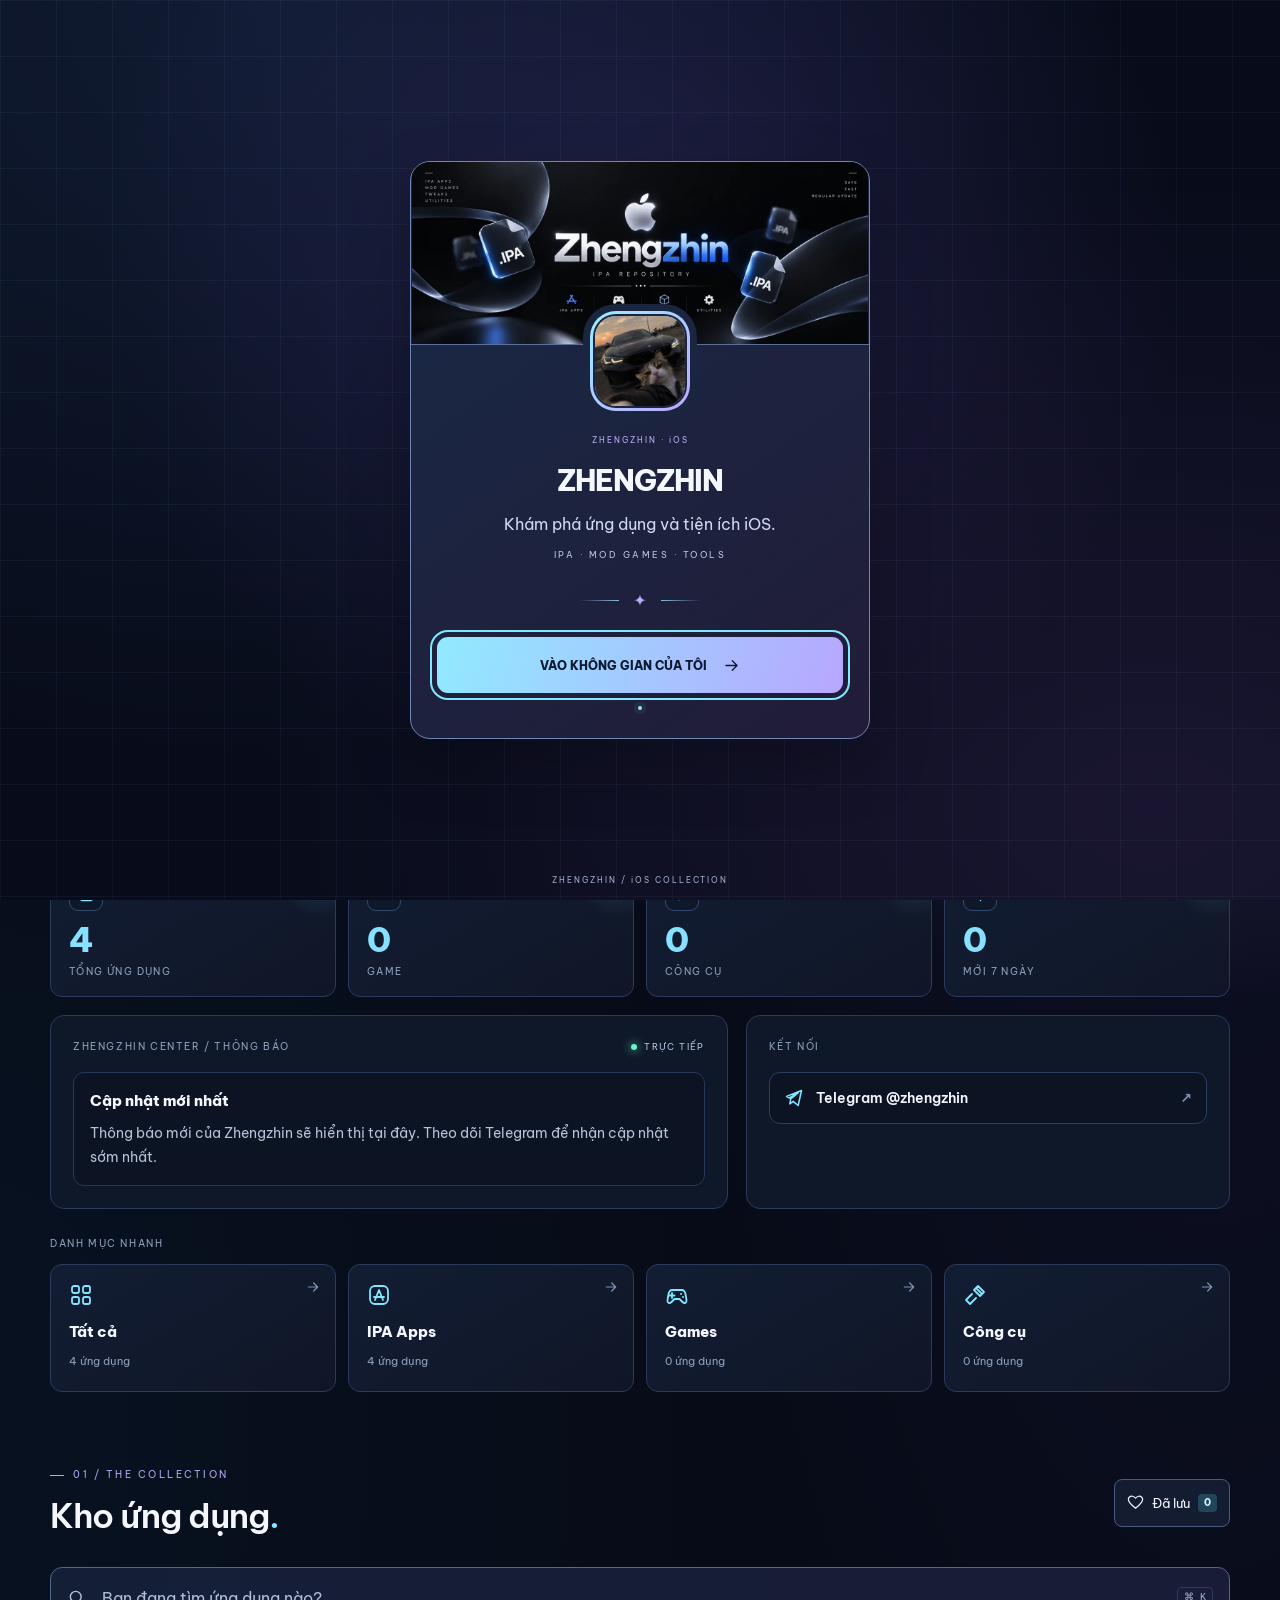
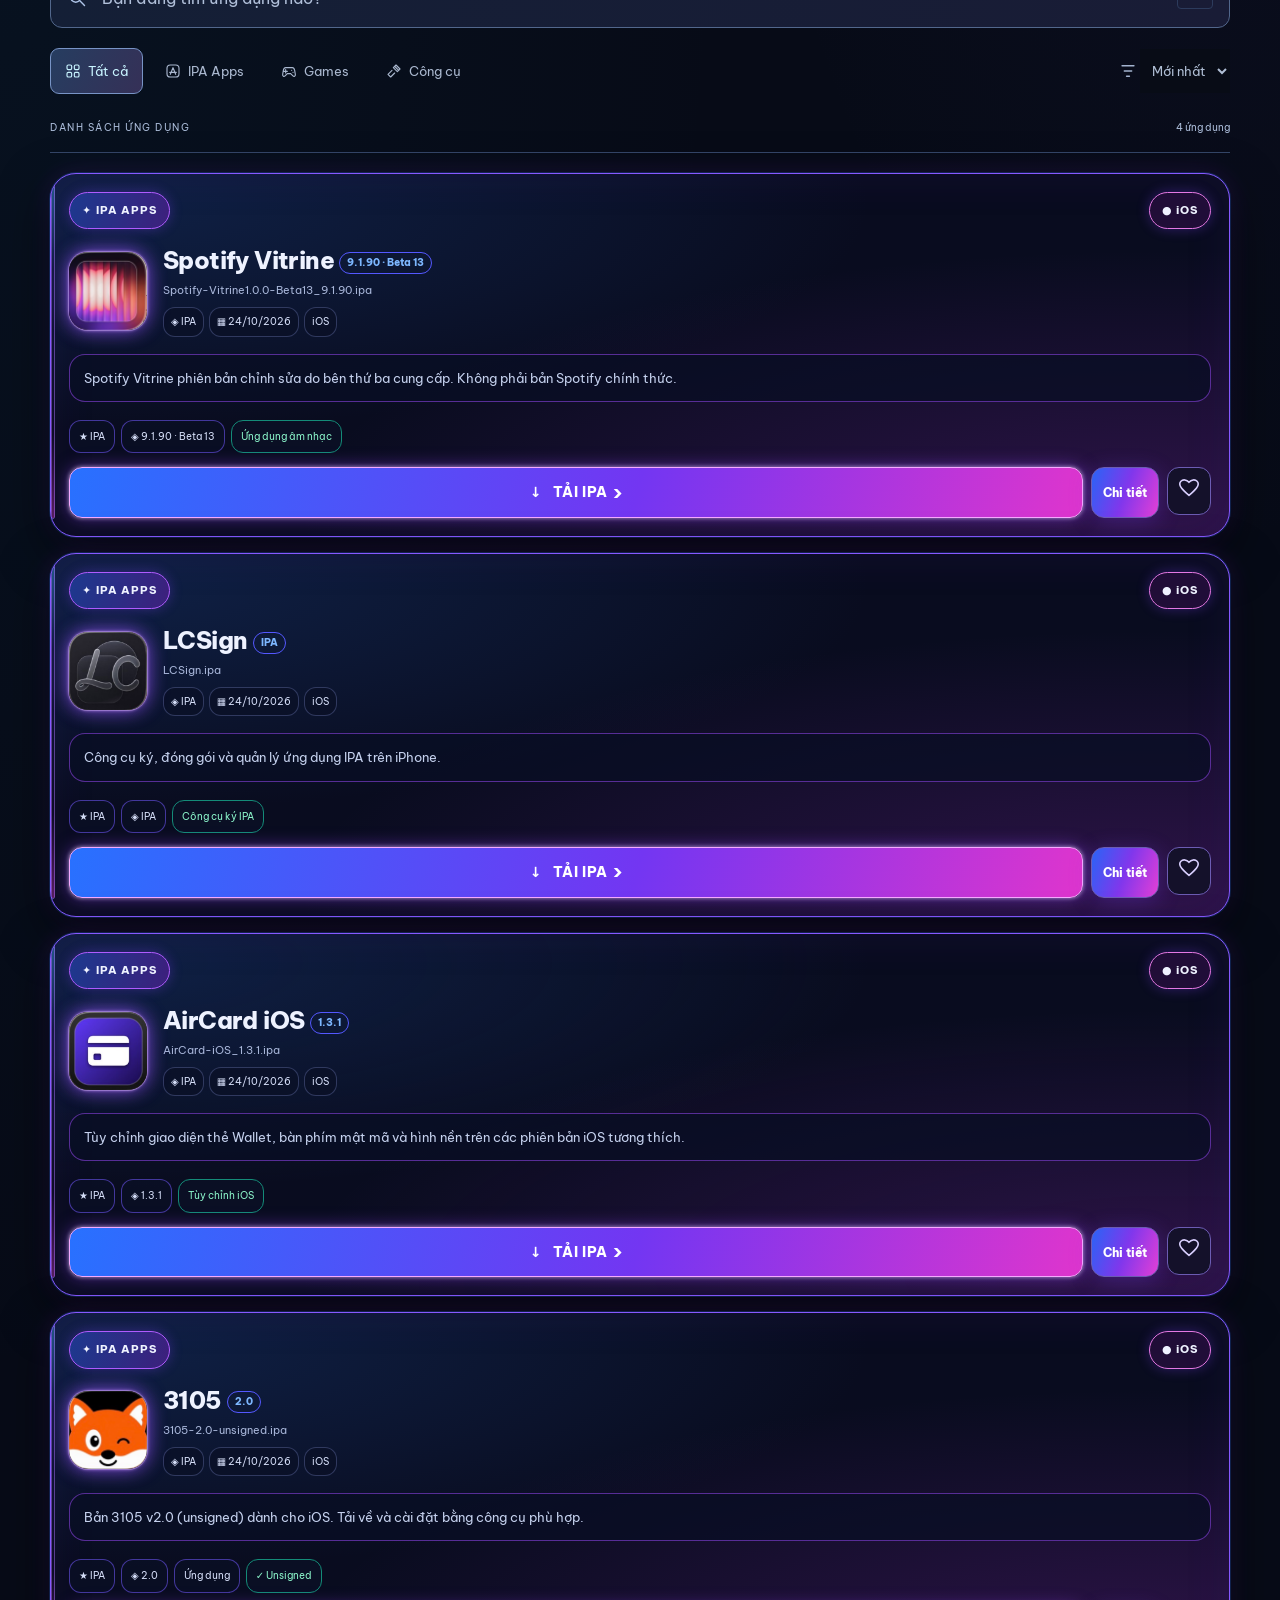
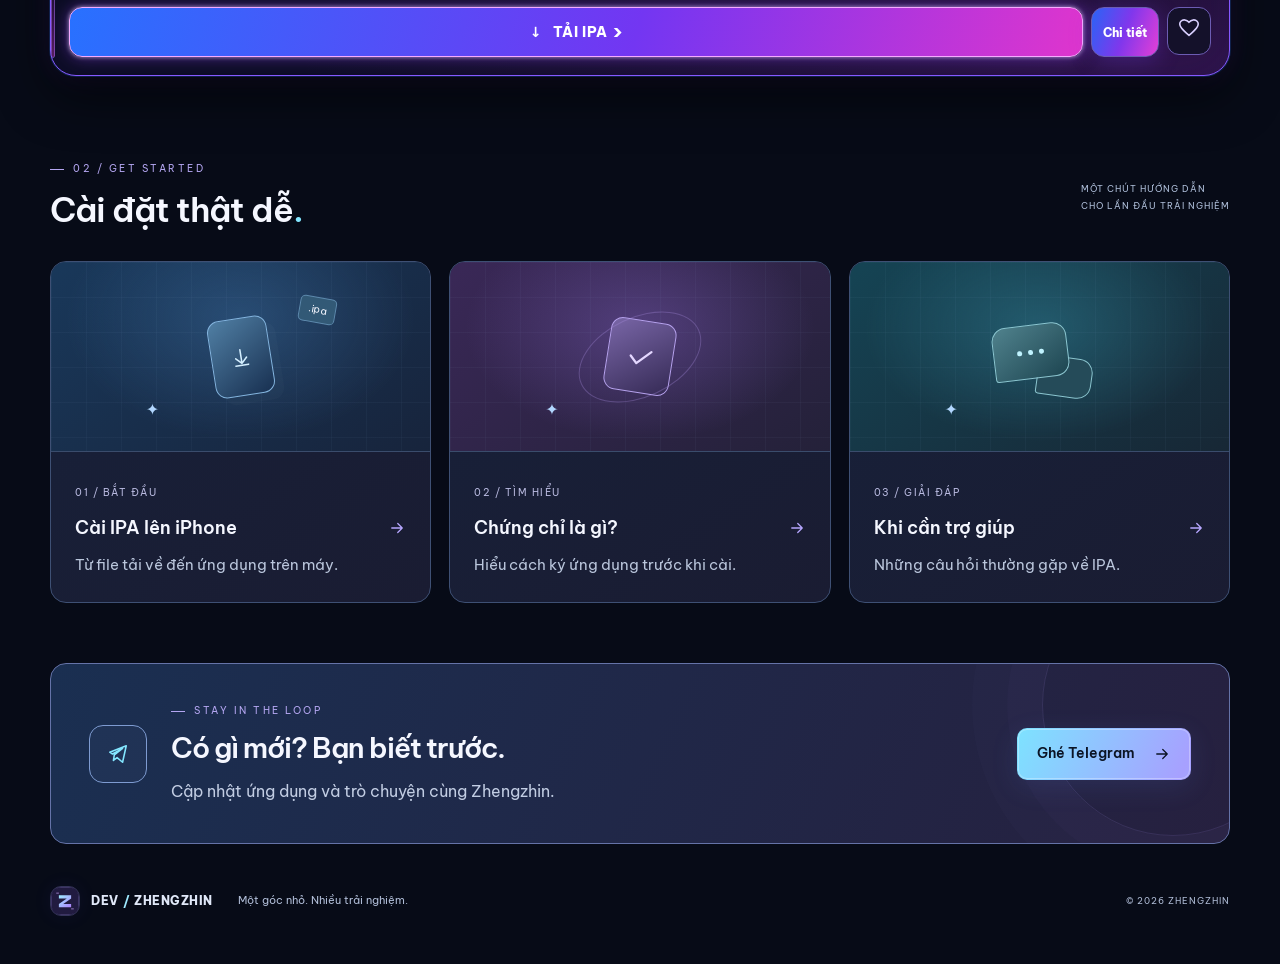
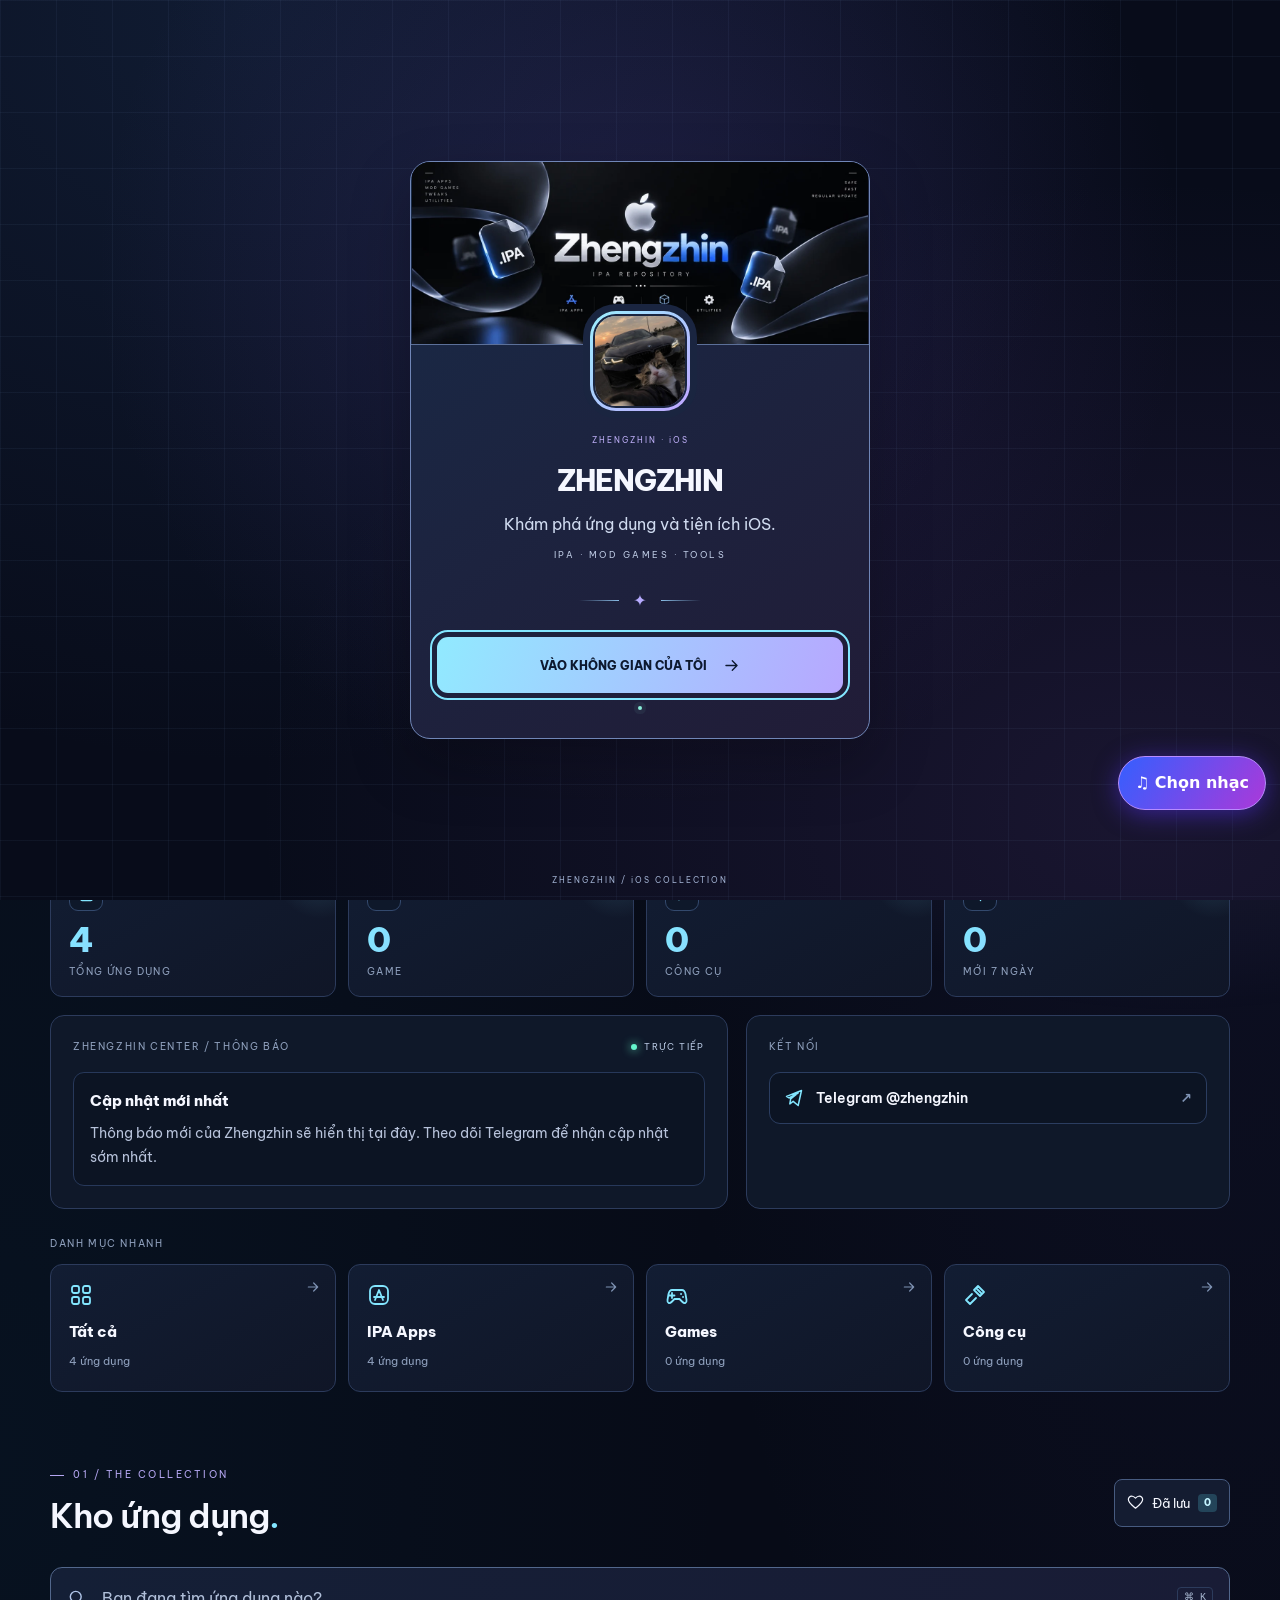
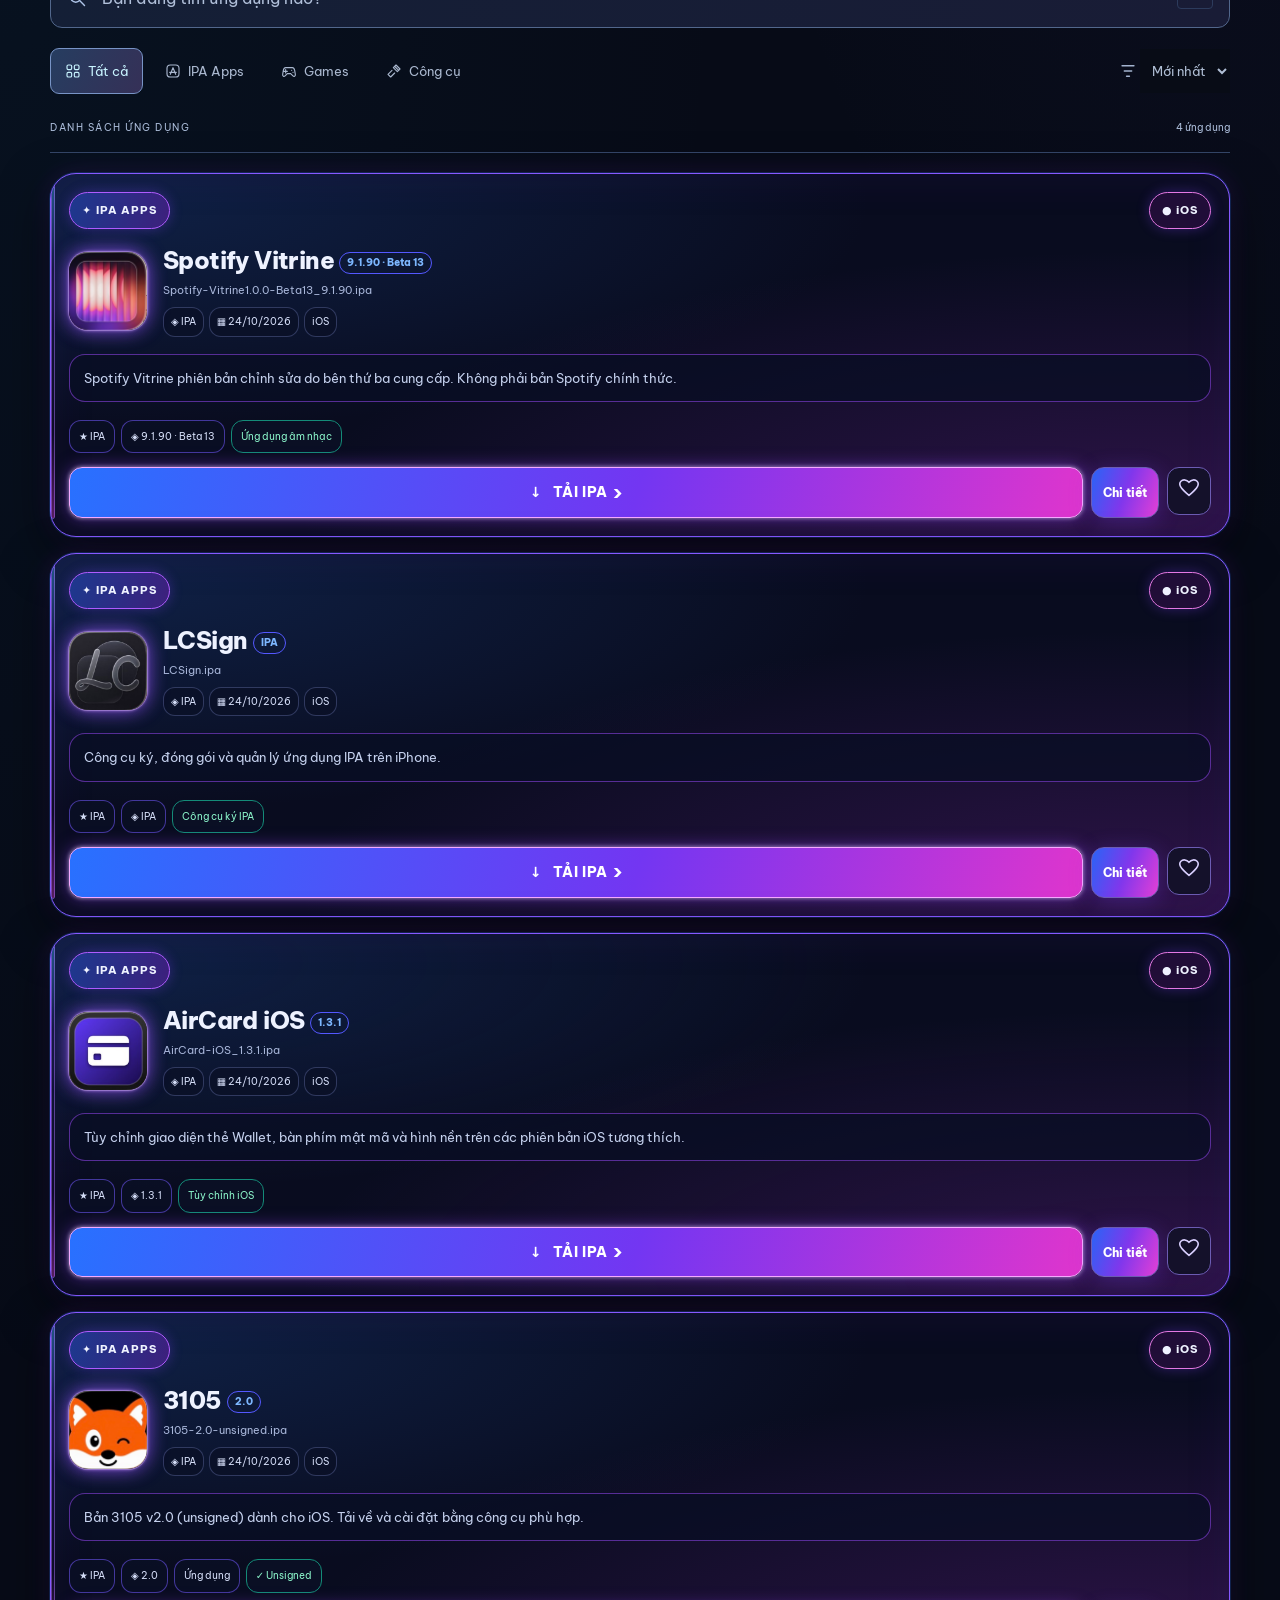
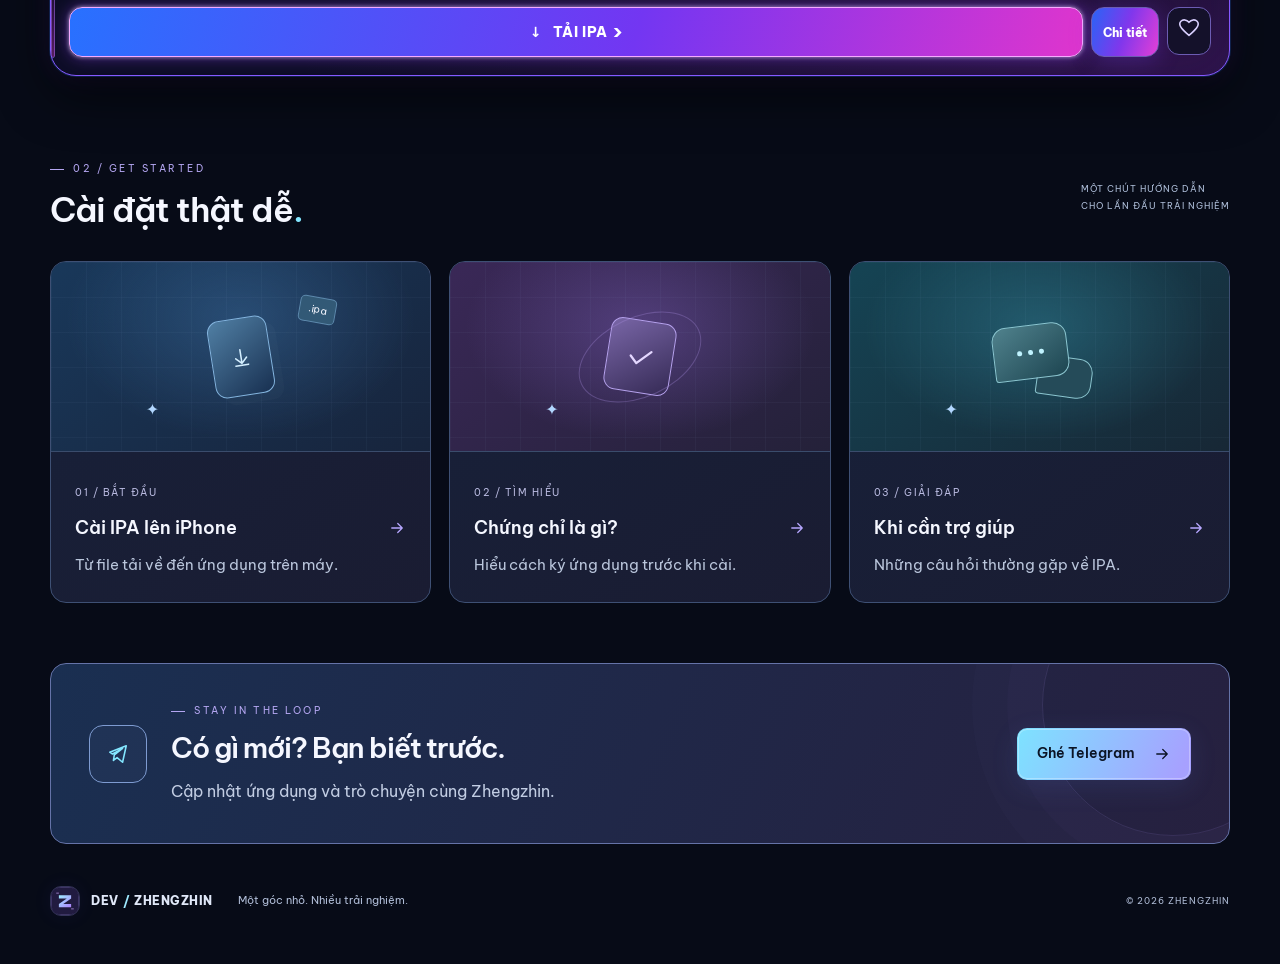
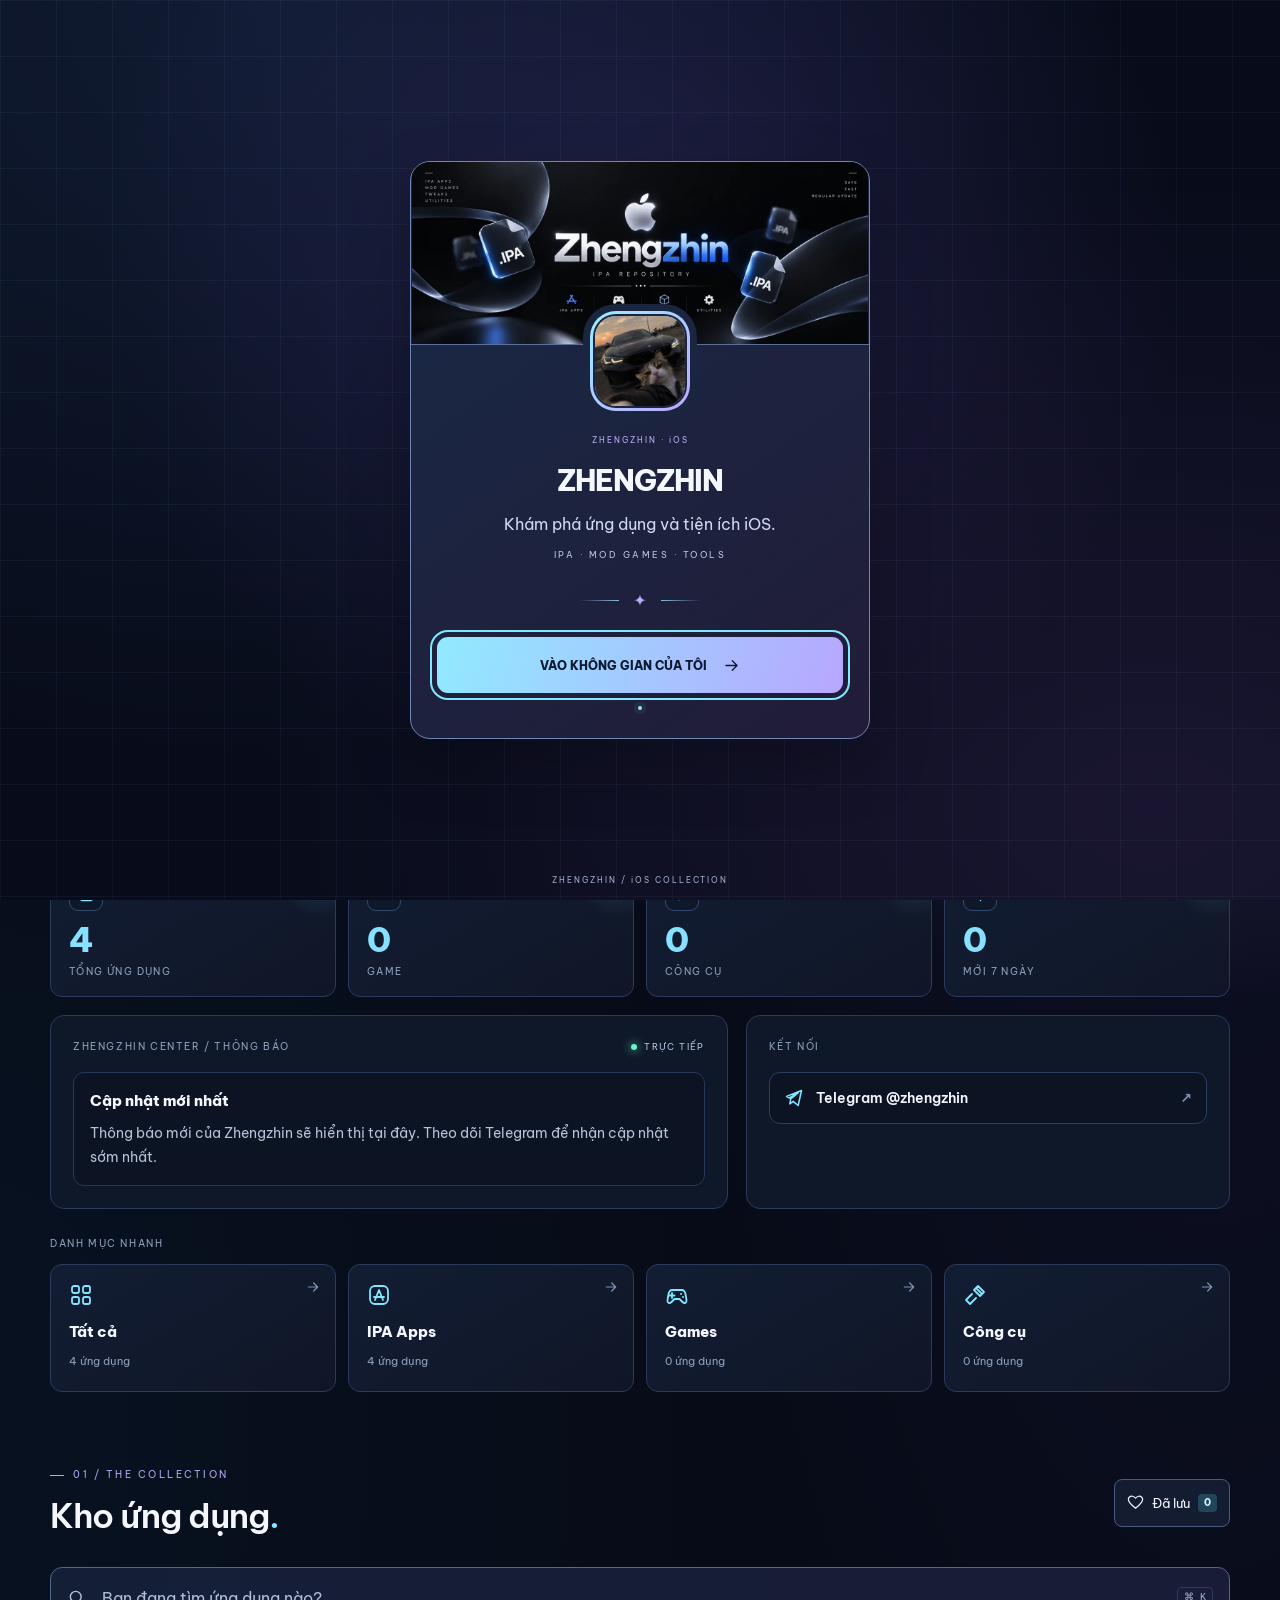
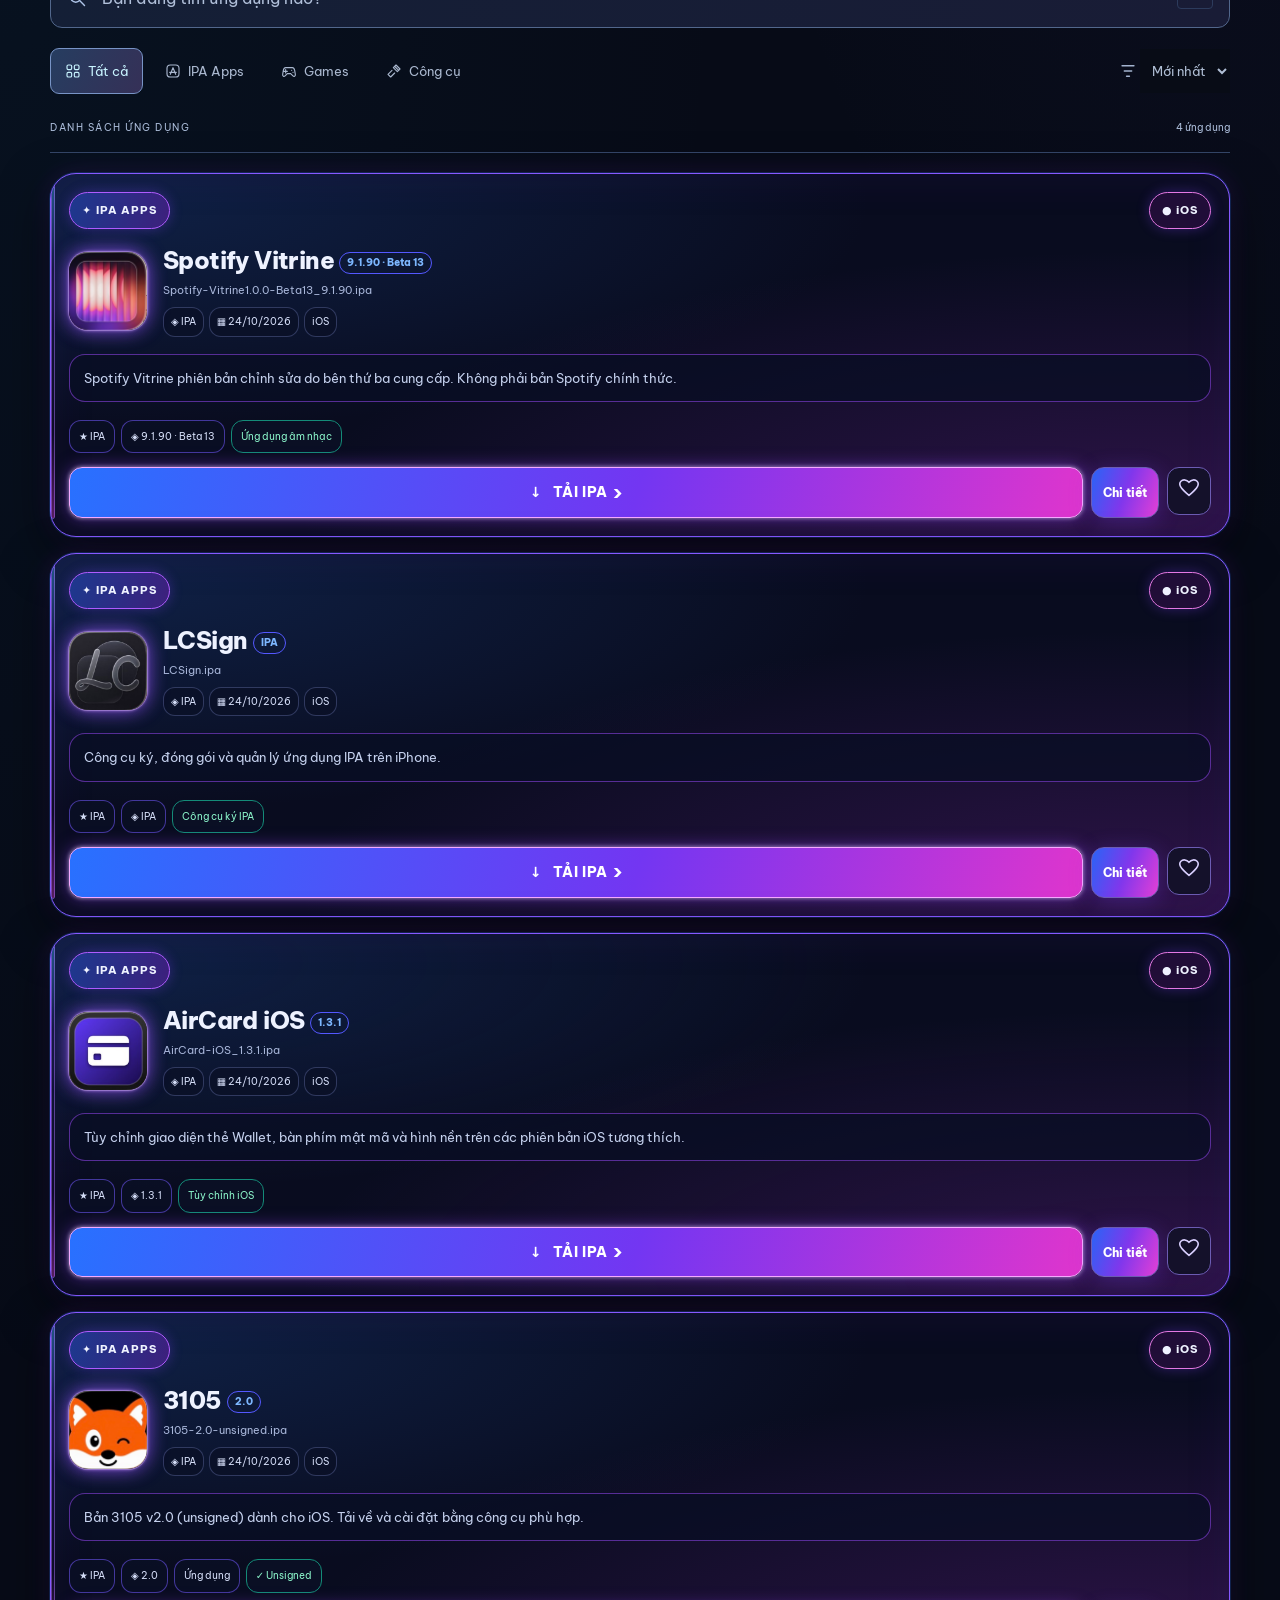
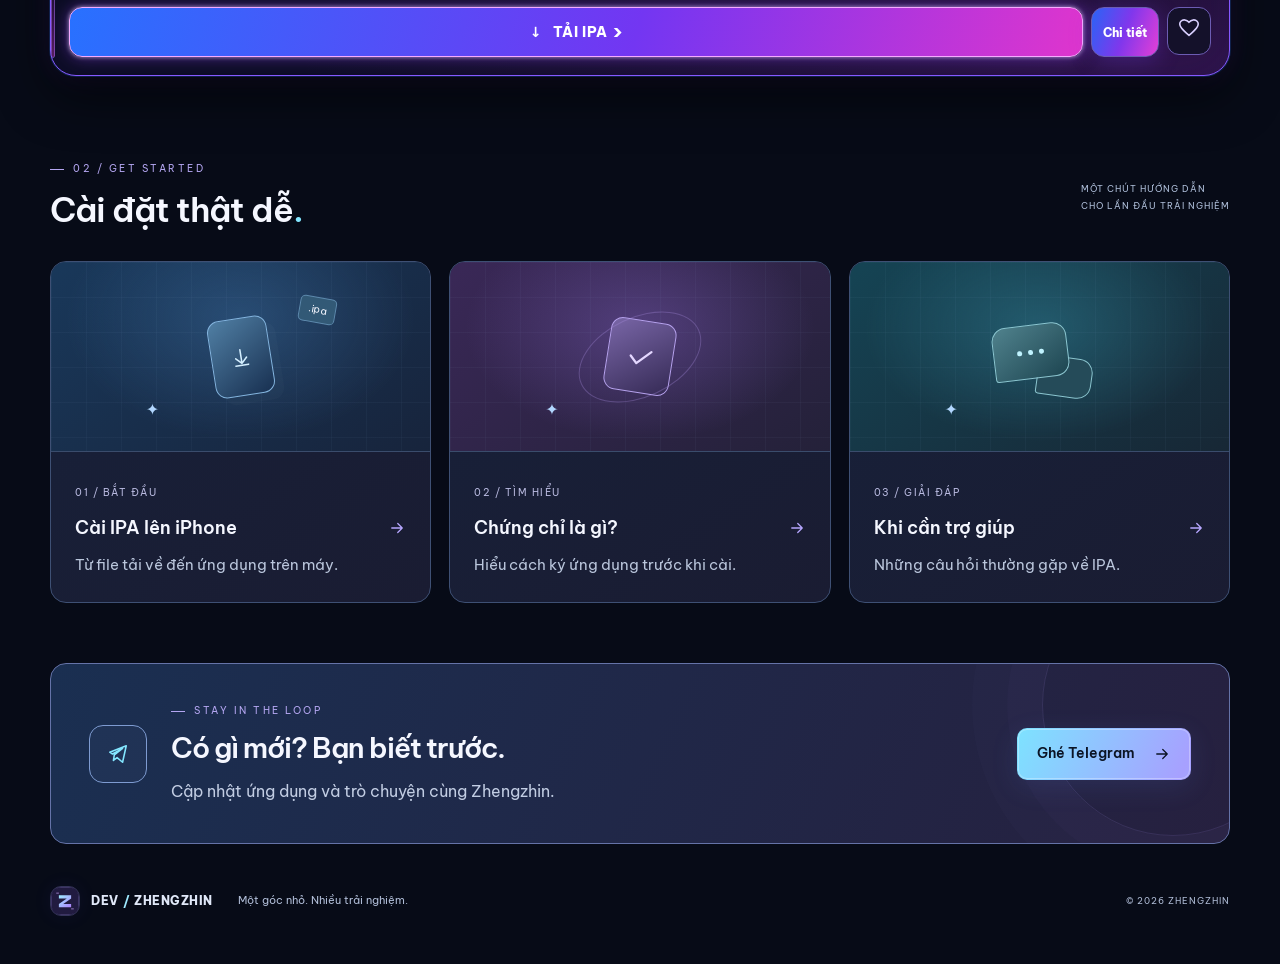
